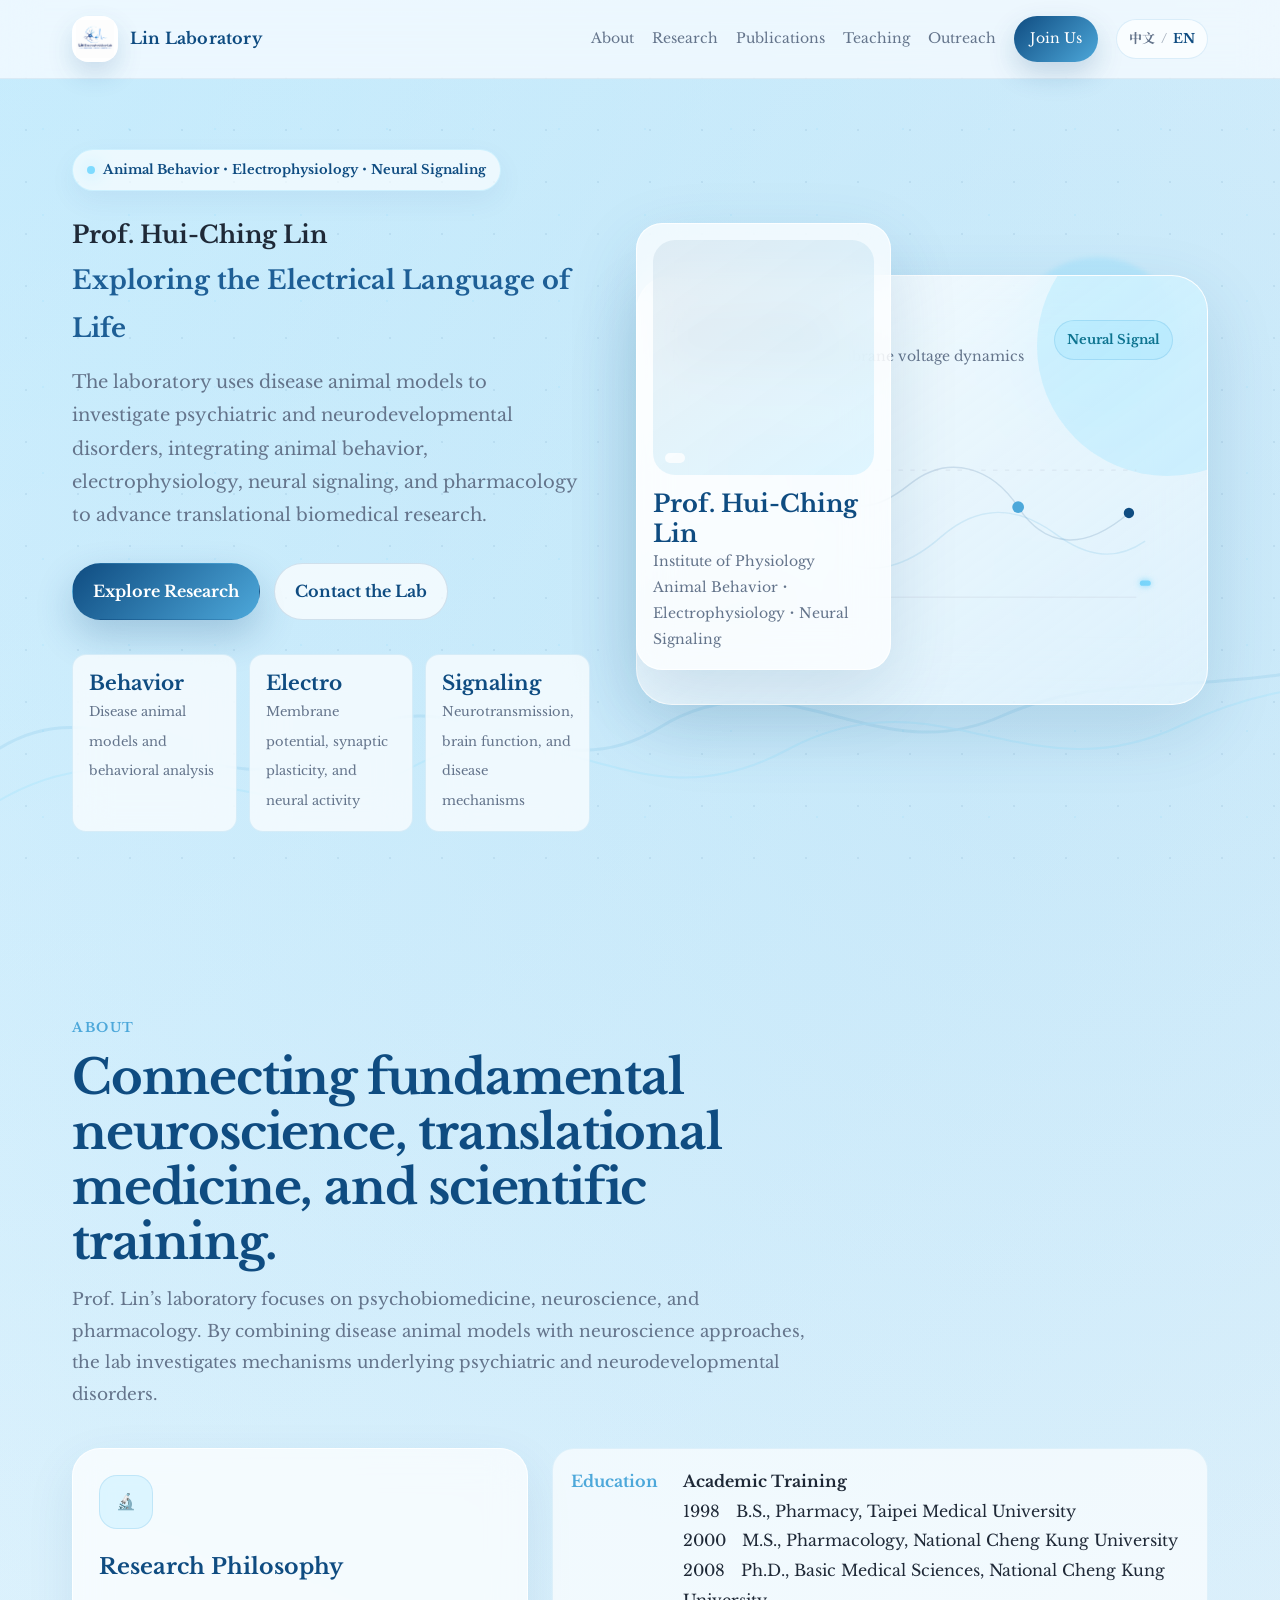
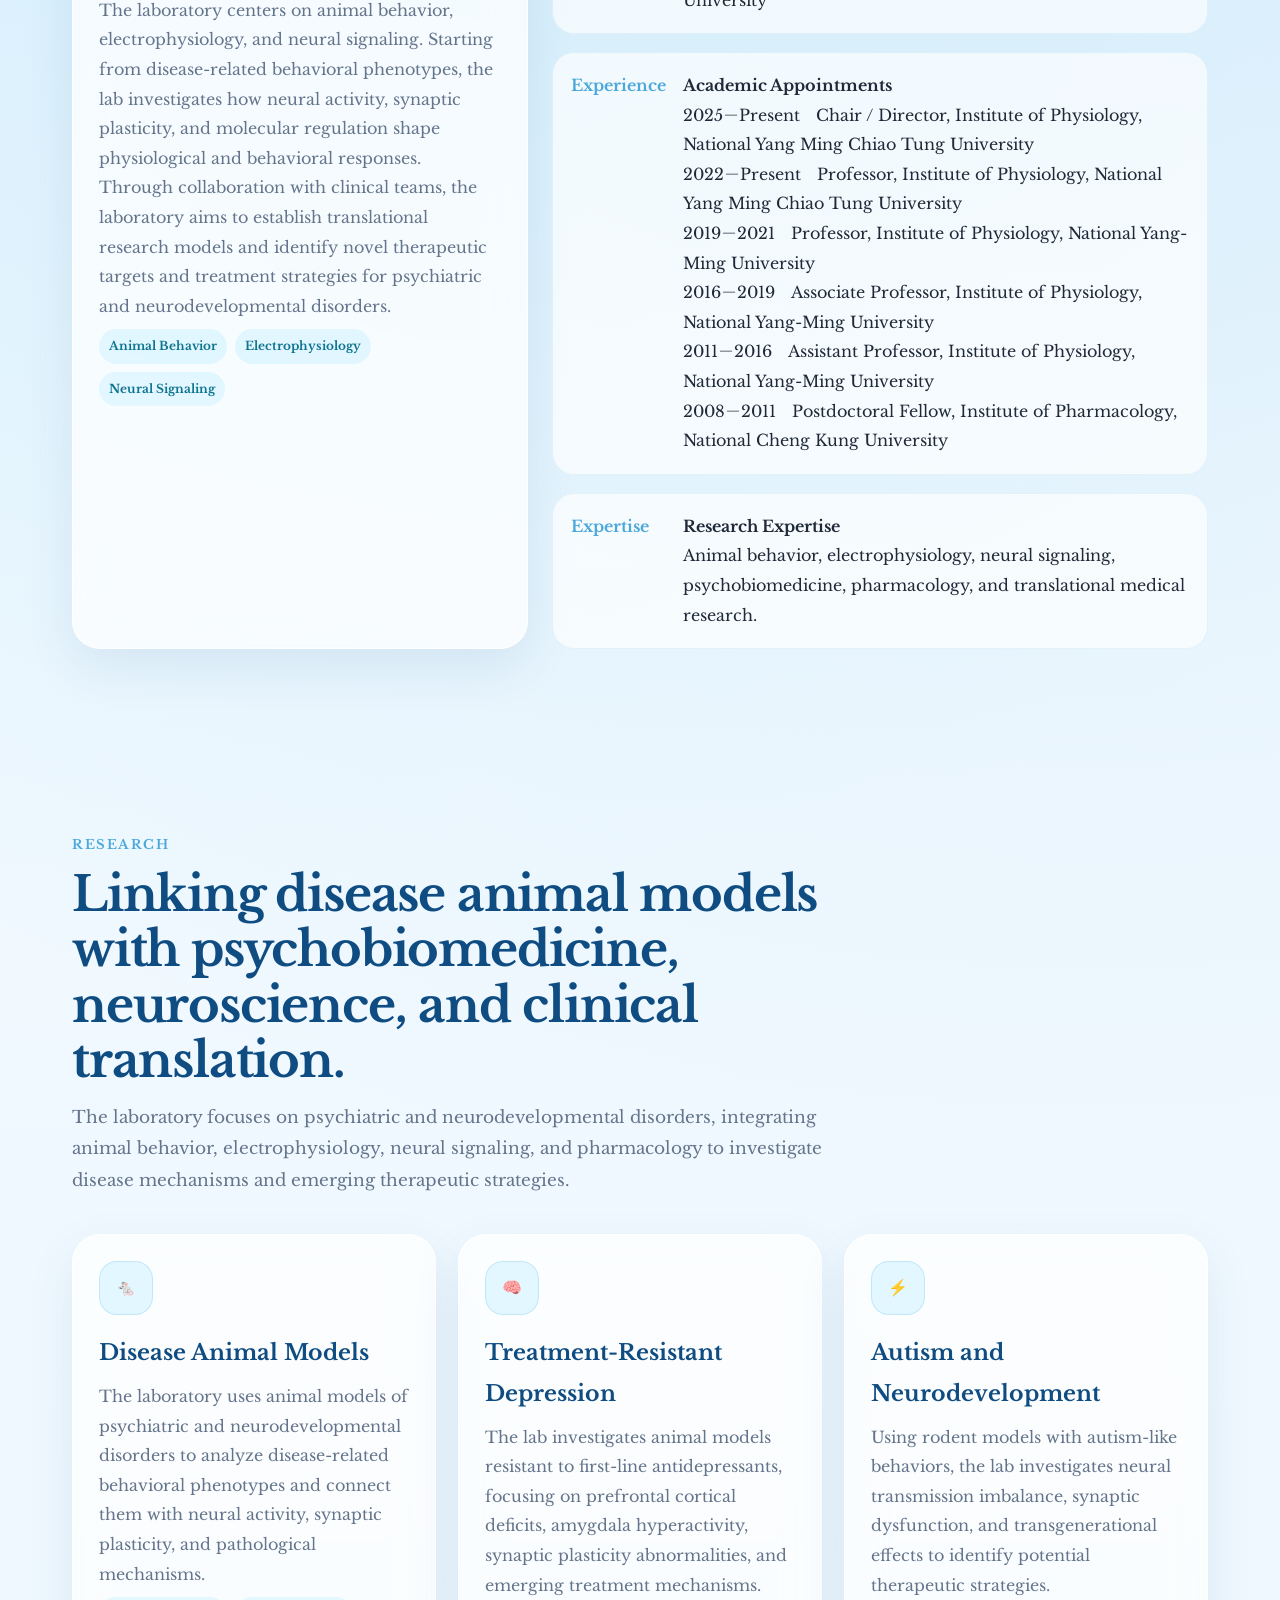
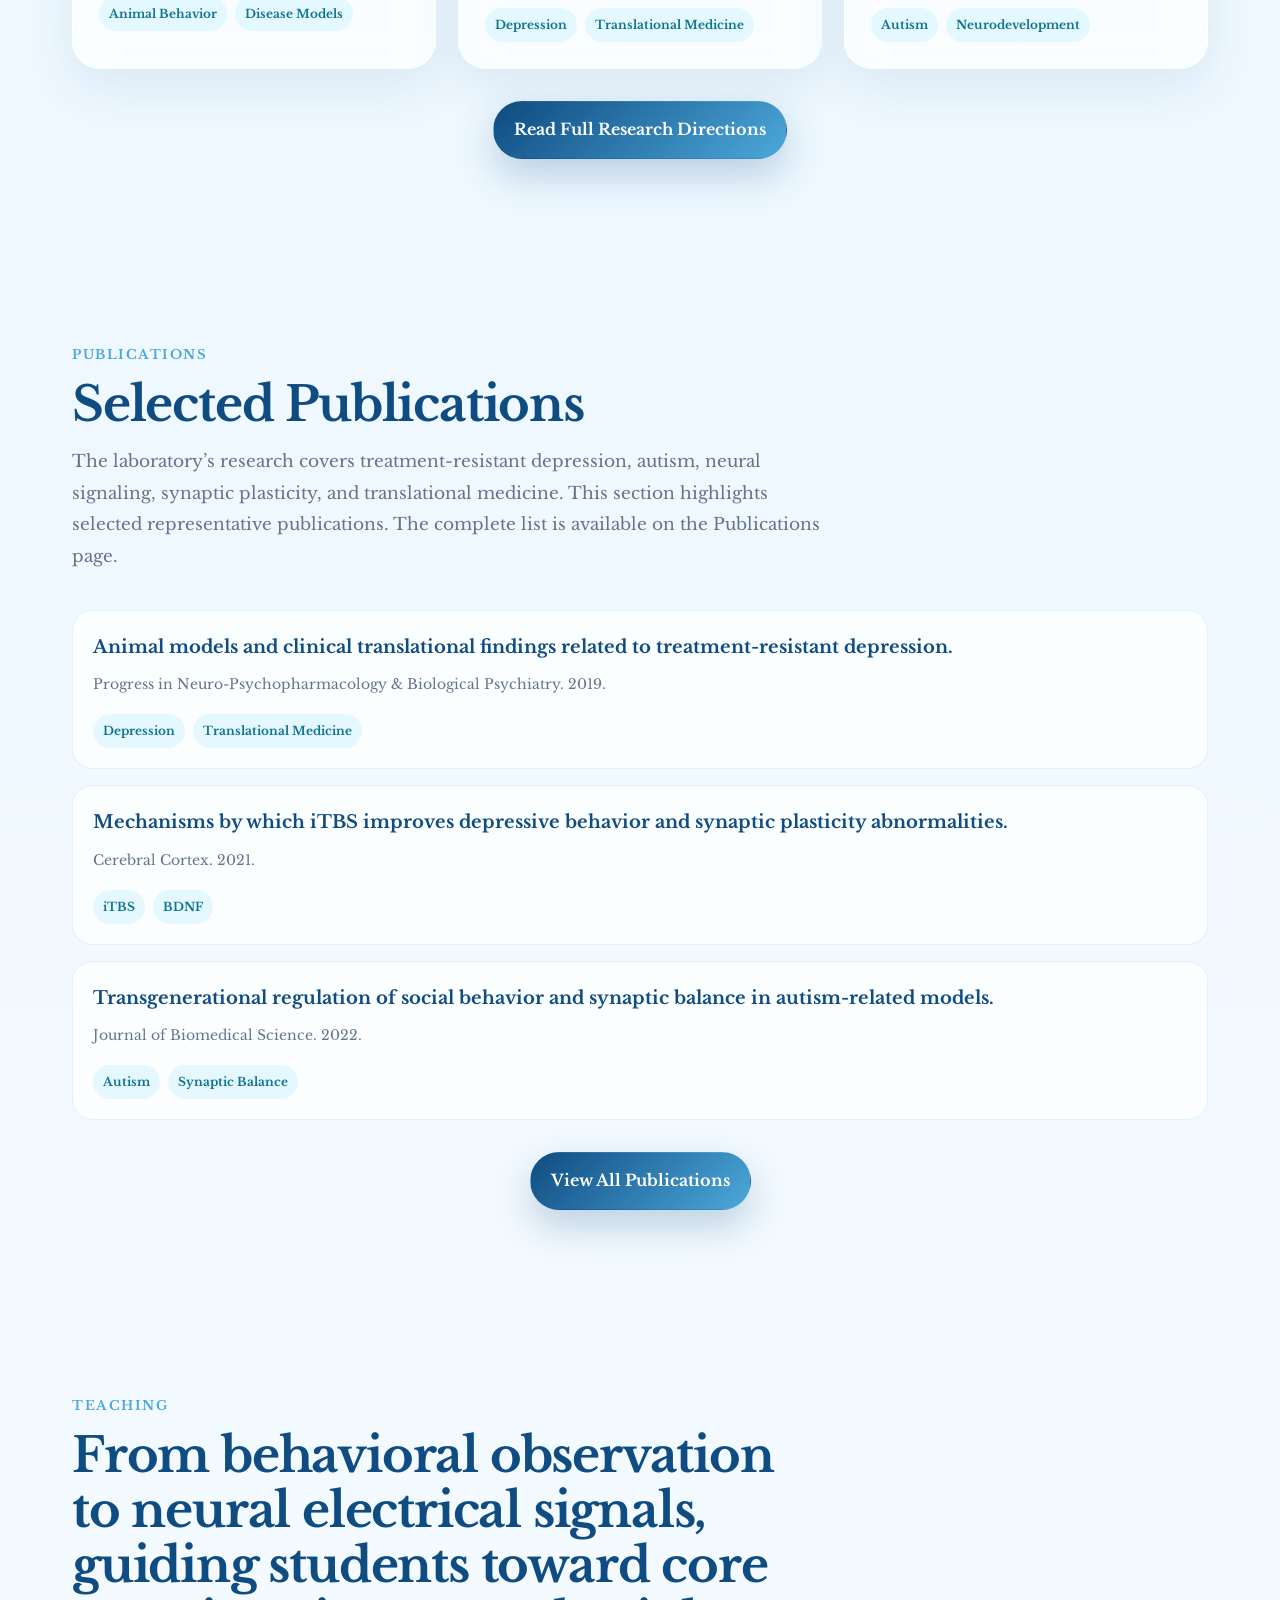
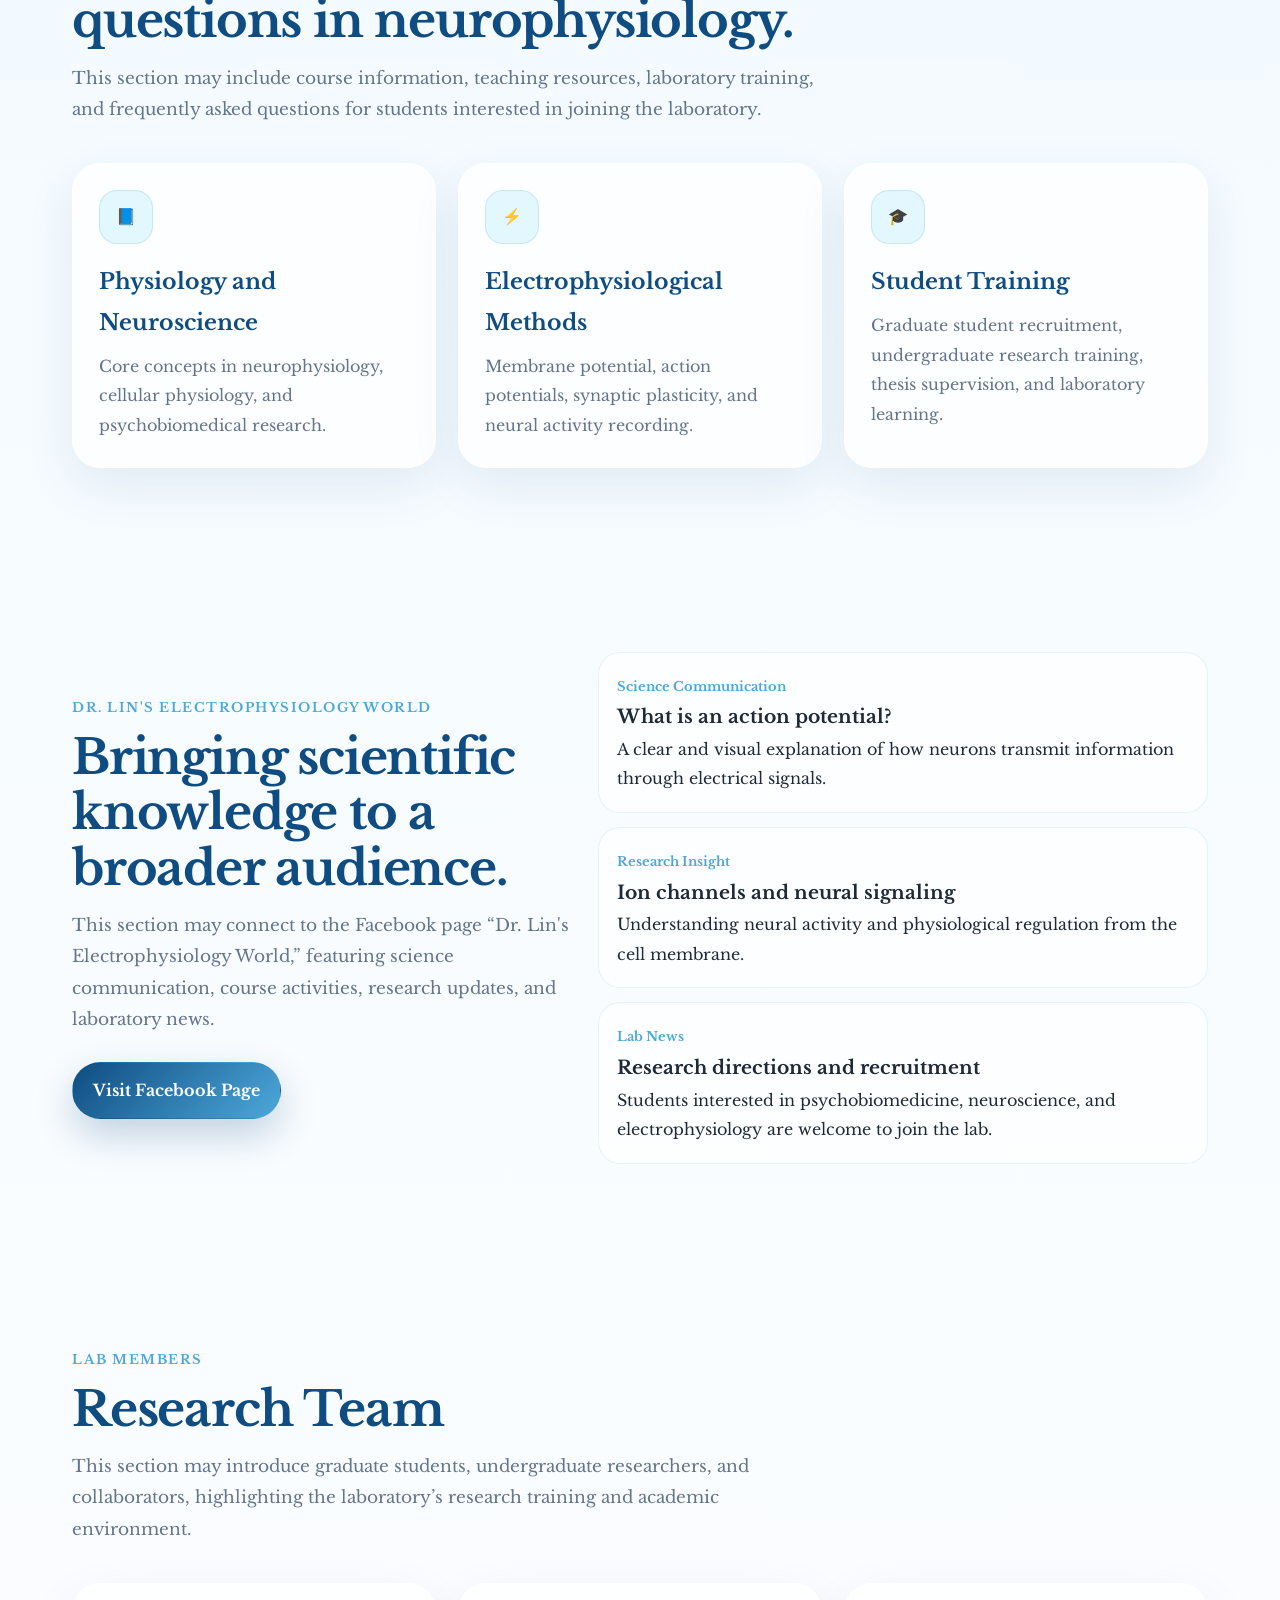
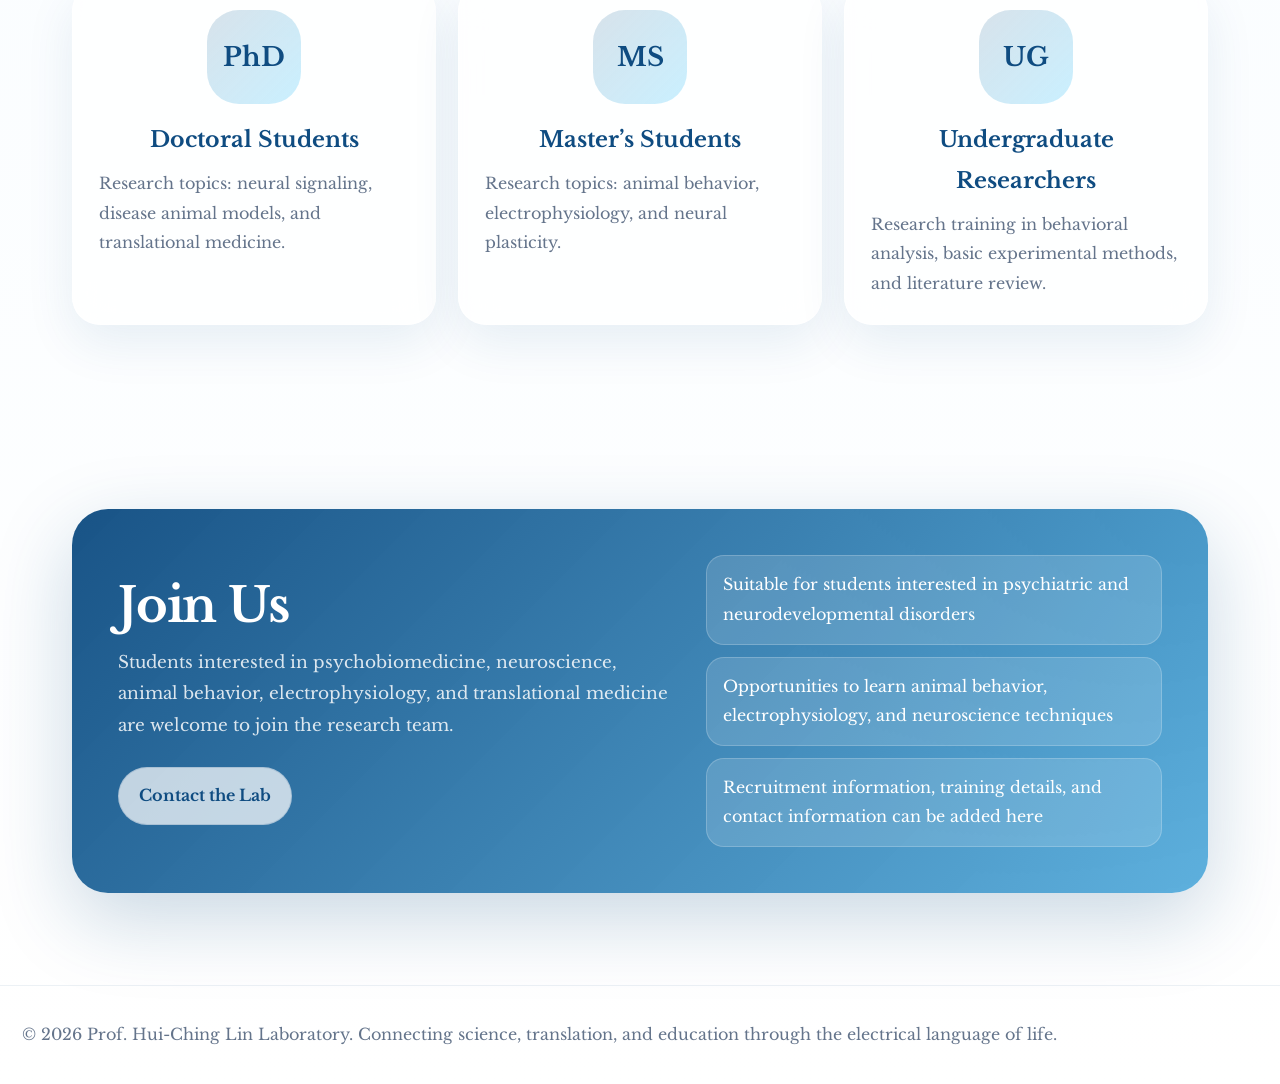
==== index_en.html @ 3e3ac9bf "[ccreate]model" ====
<!DOCTYPE html>
<html lang="en">
<head>
  <meta charset="UTF-8" />
  <meta name="viewport" content="width=device-width, initial-scale=1.0" />
  <title>Prof. Hui-Ching Lin Laboratory｜Animal Behavior・Electrophysiology・Neural Signaling</title>

  <link rel="preconnect" href="https://fonts.googleapis.com">
  <link rel="preconnect" href="https://fonts.gstatic.com" crossorigin>
  <link href="https://fonts.googleapis.com/css2?family=Libre+Baskerville:wght@400;700&family=Noto+Serif+TC:wght@400;500;600;700;900&display=swap" rel="stylesheet">

  <link rel="stylesheet" href="styles.css" />
</head>

<body>
  <div class="site-shell">
    <div class="particle-field"></div>

    <div class="wave-bg" aria-hidden="true">
      <svg viewBox="0 0 1440 360" fill="none" xmlns="http://www.w3.org/2000/svg">
        <path d="M0 210 C120 132 215 288 340 203 C460 120 542 262 662 188 C788 110 876 234 1005 176 C1126 122 1236 170 1440 95" stroke="#4DA8DA" stroke-width="3" opacity="0.55"/>
        <path d="M0 262 C156 168 260 315 410 230 C554 148 632 295 790 210 C942 128 1030 260 1185 185 C1290 135 1362 150 1440 126" stroke="#7FDBFF" stroke-width="2" opacity="0.74"/>
      </svg>
    </div>

    <header class="navbar">
      <div class="nav-inner">
        <a href="index_en.html#home" class="brand" aria-label="Back to homepage">
          <span class="brand-mark">
            <img src="logo.png" alt="Prof. Hui-Ching Lin Laboratory Logo">
          </span>
          <span>Lin Laboratory</span>
        </a>

        <nav class="nav-links" id="navLinks">
          <a href="#about">About</a>
          <a href="#research">Research</a>
          <a href="#publications">Publications</a>
          <a href="#teaching">Teaching</a>
          <a href="#facebook">Outreach</a>
          <a href="#join" class="nav-cta">Join Us</a>

          <div class="language-switch">
            <a href="index.html">中文</a>
            <span>/</span>
            <a href="index_en.html" class="active">EN</a>
          </div>
        </nav>

        <button class="mobile-menu-button" id="menuButton" aria-label="Open menu">
          <svg width="24" height="24" viewBox="0 0 24 24" fill="none">
            <path d="M4 7H20M4 12H20M4 17H20" stroke="currentColor" stroke-width="2" stroke-linecap="round"/>
          </svg>
        </button>
      </div>
    </header>

    <main>
      <section class="hero" id="home">
        <div class="hero-copy reveal">
          <div class="eyebrow">Animal Behavior・Electrophysiology・Neural Signaling</div>

          <h1>Prof. Hui-Ching Lin</h1>

          <div class="hero-subtitle">Exploring the Electrical Language of Life</div>

          <p class="hero-description">
            The laboratory uses disease animal models to investigate psychiatric and neurodevelopmental disorders,
            integrating animal behavior, electrophysiology, neural signaling, and pharmacology to advance translational biomedical research.
          </p>

          <div class="hero-actions">
            <a class="button primary" href="#research">Explore Research</a>
            <a class="button secondary" href="#join">Contact the Lab</a>
          </div>

          <div class="hero-stats">
            <div class="stat-card">
              <strong>Behavior</strong>
              <span>Disease animal models and behavioral analysis</span>
            </div>

            <div class="stat-card">
              <strong>Electro</strong>
              <span>Membrane potential, synaptic plasticity, and neural activity</span>
            </div>

            <div class="stat-card">
              <strong>Signaling</strong>
              <span>Neurotransmission, brain function, and disease mechanisms</span>
            </div>
          </div>
        </div>

        <div class="hero-visual reveal">
          <div class="orb one"></div>
          <div class="orb two"></div>

          <aside class="professor-card">
            <div class="professor-photo" role="img" aria-label="Photo of Professor Hui-Ching Lin"></div>
            <h2>Prof. Hui-Ching Lin</h2>
            <p>Institute of Physiology<br />Animal Behavior・Electrophysiology・Neural Signaling</p>
          </aside>

          <div class="signal-card" aria-label="Membrane potential waveform illustration">
            <div class="signal-top">
              <div>
                <div class="signal-label">Action Potential</div>
                <p class="signal-note">Neural activity and membrane voltage dynamics</p>
              </div>
              <div class="signal-chip">Neural Signal</div>
            </div>

            <svg class="signal-svg" viewBox="0 0 680 310" fill="none" xmlns="http://www.w3.org/2000/svg">
              <defs>
                <linearGradient id="lineGradient" x1="0" x2="680" y1="0" y2="0" gradientUnits="userSpaceOnUse">
                  <stop stop-color="#0F4C81" />
                  <stop offset="0.55" stop-color="#4DA8DA" />
                  <stop offset="1" stop-color="#7FDBFF" />
                </linearGradient>
                <filter id="glow">
                  <feGaussianBlur stdDeviation="4" result="coloredBlur"/>
                  <feMerge>
                    <feMergeNode in="coloredBlur"/>
                    <feMergeNode in="SourceGraphic"/>
                  </feMerge>
                </filter>
              </defs>

              <path d="M34 232 H124 C144 232 152 226 164 205 L198 144 C210 122 216 76 235 68 C252 61 266 119 278 167 L306 274 C318 314 344 262 360 234 C382 196 400 231 430 231 H646" stroke="url(#lineGradient)" stroke-width="7" stroke-linecap="round" class="signal-line" filter="url(#glow)"/>
              <path d="M70 70 C120 35 174 50 205 92 C242 143 282 130 322 98 C378 52 437 78 470 128 C510 188 564 184 620 136" stroke="#0F4C81" stroke-opacity="0.14" stroke-width="2"/>
              <path d="M76 142 C135 110 170 150 214 188 C265 232 324 205 366 168 C412 128 462 122 520 164 C566 198 604 200 642 174" stroke="#4DA8DA" stroke-opacity="0.16" stroke-width="2"/>
              <circle class="neuron-node" cx="205" cy="92" r="9" fill="#7FDBFF"/>
              <circle class="neuron-node" cx="470" cy="128" r="8" fill="#4DA8DA" style="animation-delay: -1s"/>
              <circle class="neuron-node" cx="620" cy="136" r="7" fill="#0F4C81" style="animation-delay: -1.8s"/>
              <g opacity="0.7">
                <line x1="84" y1="250" x2="630" y2="250" stroke="#CBD5E1" stroke-width="1"/>
                <line x1="84" y1="78" x2="630" y2="78" stroke="#CBD5E1" stroke-width="1" stroke-dasharray="6 10"/>
                <text x="87" y="68" fill="#64748B" font-size="13">+40 mV</text>
                <text x="87" y="270" fill="#64748B" font-size="13">-70 mV</text>
              </g>
            </svg>
          </div>
        </div>
      </section>

      <section id="about">
        <div class="section-heading reveal">
          <div class="section-kicker">About</div>
          <h2>Connecting fundamental neuroscience, translational medicine, and scientific training.</h2>
          <p>
            Prof. Lin’s laboratory focuses on psychobiomedicine, neuroscience, and pharmacology.
            By combining disease animal models with neuroscience approaches, the lab investigates mechanisms underlying psychiatric and neurodevelopmental disorders.
          </p>
        </div>

        <div class="about-layout">
          <div class="glass-card reveal">
            <div class="icon-box">🔬</div>
            <h3>Research Philosophy</h3>
            <p>
              The laboratory centers on animal behavior, electrophysiology, and neural signaling.
              Starting from disease-related behavioral phenotypes, the lab investigates how neural activity,
              synaptic plasticity, and molecular regulation shape physiological and behavioral responses.
            </p>
            <p>
              Through collaboration with clinical teams, the laboratory aims to establish translational research models
              and identify novel therapeutic targets and treatment strategies for psychiatric and neurodevelopmental disorders.
            </p>

            <div class="tag-row">
              <span class="tag">Animal Behavior</span>
              <span class="tag">Electrophysiology</span>
              <span class="tag">Neural Signaling</span>
            </div>
          </div>

          <div class="timeline reveal">
            <div class="timeline-item">
              <div class="timeline-year">Education</div>
              <div>
                <strong>Academic Training</strong>
                <p>1998　B.S., Pharmacy, Taipei Medical University</p>
                <p>2000　M.S., Pharmacology, National Cheng Kung University</p>
                <p>2008　Ph.D., Basic Medical Sciences, National Cheng Kung University</p>
              </div>
            </div>

            <div class="timeline-item">
              <div class="timeline-year">Experience</div>
              <div>
                <strong>Academic Appointments</strong>
                <p>2025－Present　Chair / Director, Institute of Physiology, National Yang Ming Chiao Tung University</p>
                <p>2022－Present　Professor, Institute of Physiology, National Yang Ming Chiao Tung University</p>
                <p>2019－2021　Professor, Institute of Physiology, National Yang-Ming University</p>
                <p>2016－2019　Associate Professor, Institute of Physiology, National Yang-Ming University</p>
                <p>2011－2016　Assistant Professor, Institute of Physiology, National Yang-Ming University</p>
                <p>2008－2011　Postdoctoral Fellow, Institute of Pharmacology, National Cheng Kung University</p>
              </div>
            </div>

            <div class="timeline-item">
              <div class="timeline-year">Expertise</div>
              <div>
                <strong>Research Expertise</strong>
                <p>Animal behavior, electrophysiology, neural signaling, psychobiomedicine, pharmacology, and translational medical research.</p>
              </div>
            </div>
          </div>
        </div>
      </section>

      <section id="research">
        <div class="section-heading reveal">
          <div class="section-kicker">Research</div>
          <h2>Linking disease animal models with psychobiomedicine, neuroscience, and clinical translation.</h2>
          <p>
            The laboratory focuses on psychiatric and neurodevelopmental disorders,
            integrating animal behavior, electrophysiology, neural signaling, and pharmacology
            to investigate disease mechanisms and emerging therapeutic strategies.
          </p>
        </div>

        <div class="grid three">
          <article class="glass-card research-card reveal">
            <div class="icon-box">🐁</div>
            <h3>Disease Animal Models</h3>
            <p>
              The laboratory uses animal models of psychiatric and neurodevelopmental disorders
              to analyze disease-related behavioral phenotypes and connect them with neural activity,
              synaptic plasticity, and pathological mechanisms.
            </p>
            <div class="tag-row">
              <span class="tag">Animal Behavior</span>
              <span class="tag">Disease Models</span>
            </div>
          </article>

          <article class="glass-card research-card reveal">
            <div class="icon-box">🧠</div>
            <h3>Treatment-Resistant Depression</h3>
            <p>
              The lab investigates animal models resistant to first-line antidepressants,
              focusing on prefrontal cortical deficits, amygdala hyperactivity,
              synaptic plasticity abnormalities, and emerging treatment mechanisms.
            </p>
            <div class="tag-row">
              <span class="tag">Depression</span>
              <span class="tag">Translational Medicine</span>
            </div>
          </article>

          <article class="glass-card research-card reveal">
            <div class="icon-box">⚡</div>
            <h3>Autism and Neurodevelopment</h3>
            <p>
              Using rodent models with autism-like behaviors, the lab investigates neural transmission imbalance,
              synaptic dysfunction, and transgenerational effects to identify potential therapeutic strategies.
            </p>
            <div class="tag-row">
              <span class="tag">Autism</span>
              <span class="tag">Neurodevelopment</span>
            </div>
          </article>
        </div>

        <div class="research-more-action">
          <a class="button primary" href="research_en.html">Read Full Research Directions</a>
        </div>
      </section>

      <section id="publications">
        <div class="section-heading reveal">
          <div class="section-kicker">Publications</div>
          <h2>Selected Publications</h2>
          <p>
            The laboratory’s research covers treatment-resistant depression, autism, neural signaling,
            synaptic plasticity, and translational medicine. This section highlights selected representative publications.
            The complete list is available on the Publications page.
          </p>
        </div>

        <div class="publication-list reveal">
          <article class="publication-item">
            <strong>Animal models and clinical translational findings related to treatment-resistant depression.</strong>
            <div class="publication-meta">
              Progress in Neuro-Psychopharmacology & Biological Psychiatry. 2019.
            </div>
            <div class="tag-row">
              <span class="tag">Depression</span>
              <span class="tag">Translational Medicine</span>
            </div>
          </article>

          <article class="publication-item">
            <strong>Mechanisms by which iTBS improves depressive behavior and synaptic plasticity abnormalities.</strong>
            <div class="publication-meta">
              Cerebral Cortex. 2021.
            </div>
            <div class="tag-row">
              <span class="tag">iTBS</span>
              <span class="tag">BDNF</span>
            </div>
          </article>

          <article class="publication-item">
            <strong>Transgenerational regulation of social behavior and synaptic balance in autism-related models.</strong>
            <div class="publication-meta">
              Journal of Biomedical Science. 2022.
            </div>
            <div class="tag-row">
              <span class="tag">Autism</span>
              <span class="tag">Synaptic Balance</span>
            </div>
          </article>
        </div>

        <div class="research-more-action">
          <a class="button primary" href="publications_en.html">View All Publications</a>
        </div>
      </section>

      <section id="teaching">
        <div class="section-heading reveal">
          <div class="section-kicker">Teaching</div>
          <h2>From behavioral observation to neural electrical signals, guiding students toward core questions in neurophysiology.</h2>
          <p>
            This section may include course information, teaching resources, laboratory training, and frequently asked questions
            for students interested in joining the laboratory.
          </p>
        </div>

        <div class="grid three">
          <div class="glass-card reveal">
            <div class="icon-box">📘</div>
            <h3>Physiology and Neuroscience</h3>
            <p>Core concepts in neurophysiology, cellular physiology, and psychobiomedical research.</p>
          </div>

          <div class="glass-card reveal">
            <div class="icon-box">⚡</div>
            <h3>Electrophysiological Methods</h3>
            <p>Membrane potential, action potentials, synaptic plasticity, and neural activity recording.</p>
          </div>

          <div class="glass-card reveal">
            <div class="icon-box">🎓</div>
            <h3>Student Training</h3>
            <p>Graduate student recruitment, undergraduate research training, thesis supervision, and laboratory learning.</p>
          </div>
        </div>
      </section>

      <section id="facebook">
        <div class="facebook-panel">
          <div class="section-heading reveal no-margin">
            <div class="section-kicker">Dr. Lin's Electrophysiology World</div>
            <h2>Bringing scientific knowledge to a broader audience.</h2>
            <p>
              This section may connect to the Facebook page “Dr. Lin's Electrophysiology World,”
              featuring science communication, course activities, research updates, and laboratory news.
            </p>

            <div class="hero-actions facebook-action">
              <a class="button primary" href="https://www.facebook.com/people/DrLin%E7%9A%84%E9%9B%BB%E7%94%9F%E7%90%86%E4%B8%96%E7%95%8C/100075885976029/" target="_blank" rel="noreferrer">
                Visit Facebook Page
              </a>
            </div>
          </div>

          <div class="post-stack reveal">
            <article class="fb-post">
              <span>Science Communication</span>
              <h3>What is an action potential?</h3>
              <p>A clear and visual explanation of how neurons transmit information through electrical signals.</p>
            </article>

            <article class="fb-post">
              <span>Research Insight</span>
              <h3>Ion channels and neural signaling</h3>
              <p>Understanding neural activity and physiological regulation from the cell membrane.</p>
            </article>

            <article class="fb-post">
              <span>Lab News</span>
              <h3>Research directions and recruitment</h3>
              <p>Students interested in psychobiomedicine, neuroscience, and electrophysiology are welcome to join the lab.</p>
            </article>
          </div>
        </div>
      </section>

      <section id="members">
        <div class="section-heading reveal">
          <div class="section-kicker">Lab Members</div>
          <h2>Research Team</h2>
          <p>
            This section may introduce graduate students, undergraduate researchers, and collaborators,
            highlighting the laboratory’s research training and academic environment.
          </p>
        </div>

        <div class="grid three">
          <div class="glass-card member-card reveal">
            <div class="avatar">PhD</div>
            <h3>Doctoral Students</h3>
            <p>Research topics: neural signaling, disease animal models, and translational medicine.</p>
          </div>

          <div class="glass-card member-card reveal">
            <div class="avatar">MS</div>
            <h3>Master’s Students</h3>
            <p>Research topics: animal behavior, electrophysiology, and neural plasticity.</p>
          </div>

          <div class="glass-card member-card reveal">
            <div class="avatar">UG</div>
            <h3>Undergraduate Researchers</h3>
            <p>Research training in behavioral analysis, basic experimental methods, and literature review.</p>
          </div>
        </div>
      </section>

      <section id="join">
        <div class="join-banner reveal">
          <div>
            <h2>Join Us</h2>
            <p>
              Students interested in psychobiomedicine, neuroscience, animal behavior, electrophysiology,
              and translational medicine are welcome to join the research team.
            </p>

            <div class="hero-actions join-action">
              <a class="button secondary" href="mailto:example@nycu.edu.tw">Contact the Lab</a>
            </div>
          </div>

          <ul class="join-list">
            <li>Suitable for students interested in psychiatric and neurodevelopmental disorders</li>
            <li>Opportunities to learn animal behavior, electrophysiology, and neuroscience techniques</li>
            <li>Recruitment information, training details, and contact information can be added here</li>
          </ul>
        </div>
      </section>
    </main>

    <footer>
      <p>© 2026 Prof. Hui-Ching Lin Laboratory. Connecting science, translation, and education through the electrical language of life.</p>
    </footer>
  </div>

  <script src="script.js"></script>
</body>
</html>
---- styles.css ----
:root {
  --primary: #0F4C81;
  --secondary: #4DA8DA;
  --accent: #7FDBFF;
  --bg: #F8FBFF;
  --text: #1F2937;
  --muted: #64748B;
  --white: #FFFFFF;
  --glass: rgba(255, 255, 255, 0.72);
  --border: rgba(125, 219, 255, 0.28);
  --shadow: 0 24px 70px rgba(15, 76, 129, 0.14);
  --radius-lg: 28px;
  --radius-md: 20px;
  --radius-sm: 14px;
  --max-width: 1180px;
}

* {
  box-sizing: border-box;
  margin: 0;
  padding: 0;
}

html {
  scroll-behavior: smooth;
}

body {
  font-family: "Libre Baskerville", "Noto Serif TC", Georgia, "Times New Roman", serif;
  color: var(--text);
  background:
    radial-gradient(circle at top left, rgba(127, 219, 255, 0.32), transparent 34%),
    radial-gradient(circle at 85% 8%, rgba(77, 168, 218, 0.20), transparent 32%),
    linear-gradient(180deg, #F8FBFF 0%, #EEF8FF 45%, #FFFFFF 100%);
  overflow-x: hidden;
  line-height: 1.85;
}

p,
li,
.hero-description,
.glass-card p,
.publication-item p,
.fb-post p,
.join-banner p,
.section-heading p,
.timeline-item p {
  text-align: justify;
  text-justify: inter-ideograph;
}

a {
  color: inherit;
  text-decoration: none;
}

.site-shell {
  position: relative;
  min-height: 100vh;
}

.particle-field {
  position: fixed;
  inset: 0;
  pointer-events: none;
  z-index: -3;
  opacity: 0.6;
  background-image:
    radial-gradient(circle, rgba(15, 76, 129, 0.13) 1px, transparent 1.5px),
    radial-gradient(circle, rgba(127, 219, 255, 0.22) 1px, transparent 1.5px);
  background-size: 52px 52px, 86px 86px;
  animation: driftParticles 28s linear infinite;
}

@keyframes driftParticles {
  from { transform: translate3d(0, 0, 0); }
  to { transform: translate3d(-48px, 36px, 0); }
}

.wave-bg {
  position: fixed;
  inset: auto 0 0 0;
  height: 360px;
  z-index: -2;
  opacity: 0.25;
  overflow: hidden;
}

.wave-bg svg {
  width: 160%;
  height: 100%;
  transform: translateX(-15%);
  animation: slowWave 12s ease-in-out infinite alternate;
}

@keyframes slowWave {
  from { transform: translateX(-18%) translateY(8px); }
  to { transform: translateX(-8%) translateY(-8px); }
}

.navbar {
  position: sticky;
  top: 0;
  z-index: 20;
  backdrop-filter: blur(18px);
  background: rgba(248, 251, 255, 0.76);
  border-bottom: 1px solid rgba(15, 76, 129, 0.08);
}

.nav-inner {
  max-width: var(--max-width);
  margin: 0 auto;
  padding: 16px 22px;
  display: flex;
  align-items: center;
  justify-content: space-between;
  gap: 24px;
}

.brand {
  display: flex;
  align-items: center;
  gap: 12px;
  font-weight: 800;
  color: var(--primary);
  letter-spacing: 0.2px;
  white-space: nowrap;
}

.brand-mark {
  width: 46px;
  height: 46px;
  border-radius: 16px;
  display: grid;
  place-items: center;
  background: white;
  box-shadow: 0 12px 26px rgba(15, 76, 129, 0.16);
  overflow: hidden;
}

.brand-mark img {
  width: 100%;
  height: 100%;
  object-fit: contain;
  padding: 4px;
}

.nav-links {
  display: flex;
  align-items: center;
  gap: 18px;
  font-size: 14px;
  color: var(--muted);
}

.nav-links a {
  transition: 0.25s ease;
}

.nav-links a:hover {
  color: var(--primary);
}

.nav-cta {
  padding: 10px 16px;
  border-radius: 999px;
  color: var(--white) !important;
  background: linear-gradient(135deg, var(--primary), var(--secondary));
  box-shadow: 0 12px 28px rgba(15, 76, 129, 0.20);
}

section {
  max-width: var(--max-width);
  margin: 0 auto;
  padding: 92px 22px;
}

.hero {
  min-height: calc(100vh - 74px);
  display: grid;
  grid-template-columns: 0.95fr 1.05fr;
  align-items: center;
  gap: 46px;
  padding-top: 70px;
}

.hero-copy {
  position: relative;
  z-index: 2;
}

.eyebrow {
  display: inline-flex;
  align-items: center;
  gap: 8px;
  padding: 8px 14px;
  border: 1px solid var(--border);
  border-radius: 999px;
  background: rgba(255, 255, 255, 0.66);
  color: var(--primary);
  font-weight: 700;
  font-size: 13px;
  margin-bottom: 22px;
  box-shadow: 0 10px 28px rgba(15, 76, 129, 0.06);
}

.eyebrow::before {
  content: "";
  width: 8px;
  height: 8px;
  border-radius: 999px;
  background: var(--accent);
  box-shadow: 0 0 18px var(--accent);
}

h1,
h2,
h3,
h4,
h5,
h6,
.brand,
.nav-links,
.button,
.eyebrow,
.section-kicker,
.signal-label,
.signal-chip,
.tag,
.stat-card strong,
.timeline-year {
  font-family: "Libre Baskerville", "Noto Serif TC", Georgia, "Times New Roman", serif;
}

.hero-subtitle {
  font-size: clamp(20px, 2vw, 28px);
  color: #1E5F96;
  font-weight: 700;
  margin-bottom: 14px;
}

.hero-description {
  color: var(--muted);
  font-size: 18px;
  max-width: 620px;
  margin-bottom: 30px;
}

.hero-actions {
  display: flex;
  gap: 14px;
  flex-wrap: wrap;
  margin-bottom: 34px;
}

.button {
  display: inline-flex;
  align-items: center;
  justify-content: center;
  gap: 8px;
  min-height: 48px;
  padding: 13px 20px;
  border-radius: 999px;
  font-weight: 800;
  transition: 0.25s ease;
  border: 1px solid transparent;
}

.button.primary {
  color: var(--white);
  background: linear-gradient(135deg, var(--primary), var(--secondary));
  box-shadow: 0 16px 38px rgba(15, 76, 129, 0.24);
}

.button.secondary {
  color: var(--primary);
  border-color: rgba(15, 76, 129, 0.14);
  background: rgba(255, 255, 255, 0.72);
}

.button:hover {
  transform: translateY(-3px);
  box-shadow: 0 18px 40px rgba(15, 76, 129, 0.18);
}

.hero-stats {
  display: grid;
  grid-template-columns: repeat(3, minmax(0, 1fr));
  gap: 12px;
  max-width: 620px;
}

.stat-card {
  padding: 16px;
  border-radius: var(--radius-sm);
  background: rgba(255, 255, 255, 0.7);
  border: 1px solid rgba(77, 168, 218, 0.16);
  backdrop-filter: blur(18px);
}

.stat-card strong {
  display: block;
  color: var(--primary);
  font-size: 22px;
  line-height: 1.1;
}

.stat-card span {
  color: var(--muted);
  font-size: 13px;
}

.hero-visual {
  position: relative;
  min-height: 610px;
  display: grid;
  place-items: center;
}

.orb {
  position: absolute;
  border-radius: 999px;
  filter: blur(2px);
  opacity: 0.75;
  animation: floatOrb 7s ease-in-out infinite alternate;
}

.orb.one {
  width: 170px;
  height: 170px;
  right: 26px;
  top: 72px;
  background: rgba(127, 219, 255, 0.34);
}

.orb.two {
  width: 110px;
  height: 110px;
  left: 4px;
  bottom: 130px;
  background: rgba(77, 168, 218, 0.22);
  animation-delay: -2s;
}

@keyframes floatOrb {
  from { transform: translateY(0) scale(1); }
  to { transform: translateY(-24px) scale(1.06); }
}

.professor-card {
  position: absolute;
  left: 0;
  top: 38px;
  z-index: 3;
  width: 255px;
  padding: 16px;
  border-radius: 26px;
  background: var(--glass);
  backdrop-filter: blur(22px);
  border: 1px solid rgba(255, 255, 255, 0.82);
  box-shadow: var(--shadow);
}

.professor-photo {
  height: 235px;
  border-radius: 22px;
  background:
    linear-gradient(145deg, rgba(15, 76, 129, 0.08), rgba(127, 219, 255, 0.22)),
    url("images/professor picture.jpg") center/cover;
  margin-bottom: 14px;
  position: relative;
  overflow: hidden;
}

.professor-photo::after {
  content: "";
  position: absolute;
  left: 12px;
  bottom: 12px;
  padding: 5px 10px;
  border-radius: 999px;
  color: var(--primary);
  background: rgba(255, 255, 255, 0.76);
  font-size: 12px;
  font-weight: 700;
}

.professor-card h2 {
  font-size: 24px;
  color: var(--primary);
  line-height: 1.25;
}

.professor-card p {
  color: var(--muted);
  font-size: 14px;
}

.signal-card {
  width: min(100%, 650px);
  min-height: 430px;
  border-radius: 36px;
  padding: 34px;
  background: linear-gradient(145deg, rgba(255, 255, 255, 0.78), rgba(238, 248, 255, 0.56));
  backdrop-filter: blur(28px);
  border: 1px solid rgba(255, 255, 255, 0.88);
  box-shadow: var(--shadow);
  position: relative;
  overflow: hidden;
}

.signal-card::before {
  content: "";
  position: absolute;
  inset: -60px -90px auto auto;
  width: 260px;
  height: 260px;
  border-radius: 999px;
  background: rgba(127, 219, 255, 0.24);
}

.signal-top {
  display: flex;
  align-items: center;
  justify-content: space-between;
  gap: 14px;
  position: relative;
  z-index: 2;
  margin-bottom: 28px;
}

.signal-label {
  color: var(--primary);
  font-weight: 900;
  font-size: 18px;
}

.signal-note {
  color: var(--muted);
  font-size: 14px;
}

.signal-chip {
  color: #0E7490;
  background: rgba(127, 219, 255, 0.20);
  border: 1px solid rgba(77, 168, 218, 0.24);
  padding: 7px 12px;
  border-radius: 999px;
  font-size: 13px;
  font-weight: 800;
}

.signal-svg {
  position: relative;
  z-index: 2;
  width: 100%;
  height: 260px;
}

.signal-line {
  stroke-dasharray: 900;
  stroke-dashoffset: 900;
  animation: drawSignal 4.5s ease-in-out infinite;
}

@keyframes drawSignal {
  0% { stroke-dashoffset: 900; opacity: 0.45; }
  45% { stroke-dashoffset: 0; opacity: 1; }
  100% { stroke-dashoffset: -900; opacity: 0.48; }
}

.neuron-node {
  animation: pulseNode 2.7s ease-in-out infinite;
  transform-origin: center;
}

@keyframes pulseNode {
  0%, 100% { opacity: 0.55; transform: scale(1); }
  50% { opacity: 1; transform: scale(1.16); }
}

.section-heading {
  max-width: 760px;
  margin-bottom: 38px;
}

.section-kicker {
  color: var(--secondary);
  font-weight: 900;
  letter-spacing: 1.5px;
  text-transform: uppercase;
  font-size: 13px;
  margin-bottom: 10px;
}

.section-heading h2,
.join-banner h2 {
  font-size: clamp(30px, 4vw, 48px);
  line-height: 1.15;
  color: var(--primary);
  letter-spacing: -1.2px;
  margin-bottom: 14px;
}

.section-heading p {
  color: var(--muted);
  font-size: 17px;
}

.grid {
  display: grid;
  gap: 22px;
}

.grid.three {
  grid-template-columns: repeat(3, minmax(0, 1fr));
}

.grid.two {
  grid-template-columns: repeat(2, minmax(0, 1fr));
}

.glass-card {
  padding: 26px;
  border-radius: var(--radius-lg);
  background: var(--glass);
  border: 1px solid rgba(255, 255, 255, 0.82);
  box-shadow: 0 18px 50px rgba(15, 76, 129, 0.09);
  backdrop-filter: blur(18px);
  transition: 0.28s ease;
  position: relative;
  overflow: hidden;
}

.glass-card::after {
  content: "";
  position: absolute;
  inset: 0;
  background: linear-gradient(135deg, rgba(127, 219, 255, 0.12), transparent 36%);
  opacity: 0;
  transition: 0.28s ease;
  pointer-events: none;
}

.glass-card:hover {
  transform: translateY(-7px);
  box-shadow: 0 26px 70px rgba(15, 76, 129, 0.14);
}

.glass-card:hover::after {
  opacity: 1;
}

.icon-box {
  width: 54px;
  height: 54px;
  display: grid;
  place-items: center;
  border-radius: 18px;
  color: var(--primary);
  background: rgba(127, 219, 255, 0.20);
  border: 1px solid rgba(77, 168, 218, 0.20);
  margin-bottom: 18px;
}

.glass-card h3 {
  color: var(--primary);
  font-size: 22px;
  margin-bottom: 8px;
}

.glass-card p,
.glass-card li {
  color: var(--muted);
}

.about-layout {
  display: grid;
  grid-template-columns: 0.82fr 1.18fr;
  gap: 24px;
  align-items: stretch;
}

.timeline {
  display: grid;
  gap: 18px;
}

.timeline-item {
  display: grid;
  grid-template-columns: 96px 1fr;
  gap: 16px;
  padding: 18px;
  border-radius: 22px;
  background: rgba(255, 255, 255, 0.66);
  border: 1px solid rgba(77, 168, 218, 0.12);
}

.timeline-year {
  color: var(--secondary);
  font-weight: 900;
}

.research-card {
  min-height: 260px;
}

.research-more-action {
  margin-top: 32px;
  display: flex;
  justify-content: center;
}

.publication-list {
  display: grid;
  gap: 16px;
}

.publication-item {
  padding: 20px;
  border-radius: 20px;
  background: rgba(255, 255, 255, 0.72);
  border: 1px solid rgba(77, 168, 218, 0.14);
  display: grid;
  gap: 8px;
}

.publication-item strong {
  color: var(--primary);
  font-size: 18px;
}

.publication-meta {
  color: var(--muted);
  font-size: 14px;
}

.tag-row {
  display: flex;
  flex-wrap: wrap;
  gap: 8px;
  margin-top: 8px;
}

.tag {
  padding: 6px 10px;
  border-radius: 999px;
  color: #0E7490;
  background: rgba(127, 219, 255, 0.18);
  font-size: 12px;
  font-weight: 800;
}

.facebook-panel {
  display: grid;
  grid-template-columns: 0.9fr 1.1fr;
  gap: 26px;
  align-items: center;
}

.no-margin {
  margin-bottom: 0;
}

.facebook-action,
.join-action {
  margin-top: 26px;
  margin-bottom: 0;
}

.post-stack {
  display: grid;
  gap: 14px;
}

.fb-post {
  padding: 18px;
  border-radius: 22px;
  background: rgba(255, 255, 255, 0.72);
  border: 1px solid rgba(77, 168, 218, 0.14);
}

.fb-post span {
  color: var(--secondary);
  font-weight: 900;
  font-size: 13px;
}

.member-card {
  text-align: center;
}

.avatar {
  width: 94px;
  height: 94px;
  border-radius: 32px;
  margin: 0 auto 16px;
  background: linear-gradient(135deg, rgba(15, 76, 129, 0.16), rgba(127, 219, 255, 0.42));
  display: grid;
  place-items: center;
  color: var(--primary);
  font-weight: 900;
  font-size: 26px;
}

.join-banner {
  padding: 46px;
  border-radius: 36px;
  background:
    linear-gradient(135deg, rgba(15, 76, 129, 0.96), rgba(77, 168, 218, 0.90)),
    radial-gradient(circle at top right, rgba(127, 219, 255, 0.38), transparent 36%);
  color: var(--white);
  display: grid;
  grid-template-columns: 1.1fr 0.9fr;
  gap: 30px;
  align-items: center;
  box-shadow: 0 26px 80px rgba(15, 76, 129, 0.22);
  overflow: hidden;
  position: relative;
}

.join-banner h2 {
  color: var(--white);
}

.join-banner p {
  color: rgba(255, 255, 255, 0.84);
  font-size: 17px;
}

.join-list {
  display: grid;
  gap: 12px;
  list-style: none;
}

.join-list li {
  padding: 14px 16px;
  border-radius: 18px;
  background: rgba(255, 255, 255, 0.14);
  border: 1px solid rgba(255, 255, 255, 0.20);
}

footer {
  border-top: 1px solid rgba(15, 76, 129, 0.08);
  padding: 34px 22px;
  color: var(--muted);
  text-align: center;
  background: rgba(255, 255, 255, 0.48);
}

.reveal {
  opacity: 0;
  transform: translateY(24px);
  transition: opacity 0.8s ease, transform 0.8s ease;
}

.reveal.visible {
  opacity: 1;
  transform: translateY(0);
}

.mobile-menu-button {
  display: none;
  border: 0;
  background: rgba(255, 255, 255, 0.75);
  border-radius: 14px;
  padding: 10px;
  color: var(--primary);
}

@media (max-width: 980px) {
  .hero,
  .about-layout,
  .facebook-panel,
  .join-banner {
    grid-template-columns: 1fr;
  }

  .hero {
    padding-top: 44px;
  }

  .hero-visual {
    min-height: 560px;
  }

  .professor-card {
    left: 18px;
  }

  .grid.three,
  .grid.two {
    grid-template-columns: 1fr;
  }

  .nav-links {
    position: fixed;
    left: 18px;
    right: 18px;
    top: 74px;
    padding: 18px;
    flex-direction: column;
    align-items: stretch;
    background: rgba(255, 255, 255, 0.92);
    border: 1px solid rgba(77, 168, 218, 0.16);
    border-radius: 24px;
    box-shadow: var(--shadow);
    backdrop-filter: blur(20px);
    transform: translateY(-18px);
    opacity: 0;
    pointer-events: none;
    transition: 0.24s ease;
  }

  .nav-links.open {
    transform: translateY(0);
    opacity: 1;
    pointer-events: auto;
  }

  .mobile-menu-button {
    display: grid;
    place-items: center;
  }
}

@media (max-width: 640px) {
  section {
    padding: 72px 18px;
  }

  .hero-stats {
    grid-template-columns: 1fr;
  }

  .hero-visual {
    min-height: 680px;
  }

  .professor-card {
    position: relative;
    width: 100%;
    top: auto;
    left: auto;
    margin-bottom: -20px;
  }

  .signal-card {
    padding: 24px;
    border-radius: 28px;
  }

  .timeline-item {
    grid-template-columns: 1fr;
  }

  .join-banner {
    padding: 30px;
  }
}

.language-switch {
  display: inline-flex;
  align-items: center;
  gap: 6px;
  padding: 7px 12px;
  border-radius: 999px;
  background: rgba(255, 255, 255, 0.68);
  border: 1px solid rgba(77, 168, 218, 0.18);
  color: var(--muted);
  font-size: 13px;
  font-weight: 700;
}

.language-switch a {
  color: var(--muted);
  transition: 0.25s ease;
}

.language-switch a:hover,
.language-switch a.active {
  color: var(--primary);
}

.language-switch span {
  color: rgba(100, 116, 139, 0.55);
}

.research-more-action {
  margin-top: 32px;
  display: flex;
  justify-content: center;
}

@media (max-width: 980px) {
  .language-switch {
    justify-content: center;
    width: 100%;
  }
}

html[lang="en"] p,
html[lang="en"] li,
html[lang="en"] .hero-description,
html[lang="en"] .glass-card p,
html[lang="en"] .publication-item p,
html[lang="en"] .fb-post p,
html[lang="en"] .join-banner p,
html[lang="en"] .section-heading p,
html[lang="en"] .timeline-item p {
  text-align: left;
  text-justify: auto;
  letter-spacing: 0;
}
html[lang="en"] .stat-card strong {
  font-size: 20px;
  line-height: 1.25;
  word-break: normal;
  overflow-wrap: break-word;
}

html[lang="en"] .stat-card span {
  text-align: left;
  line-height: 1.7;
}
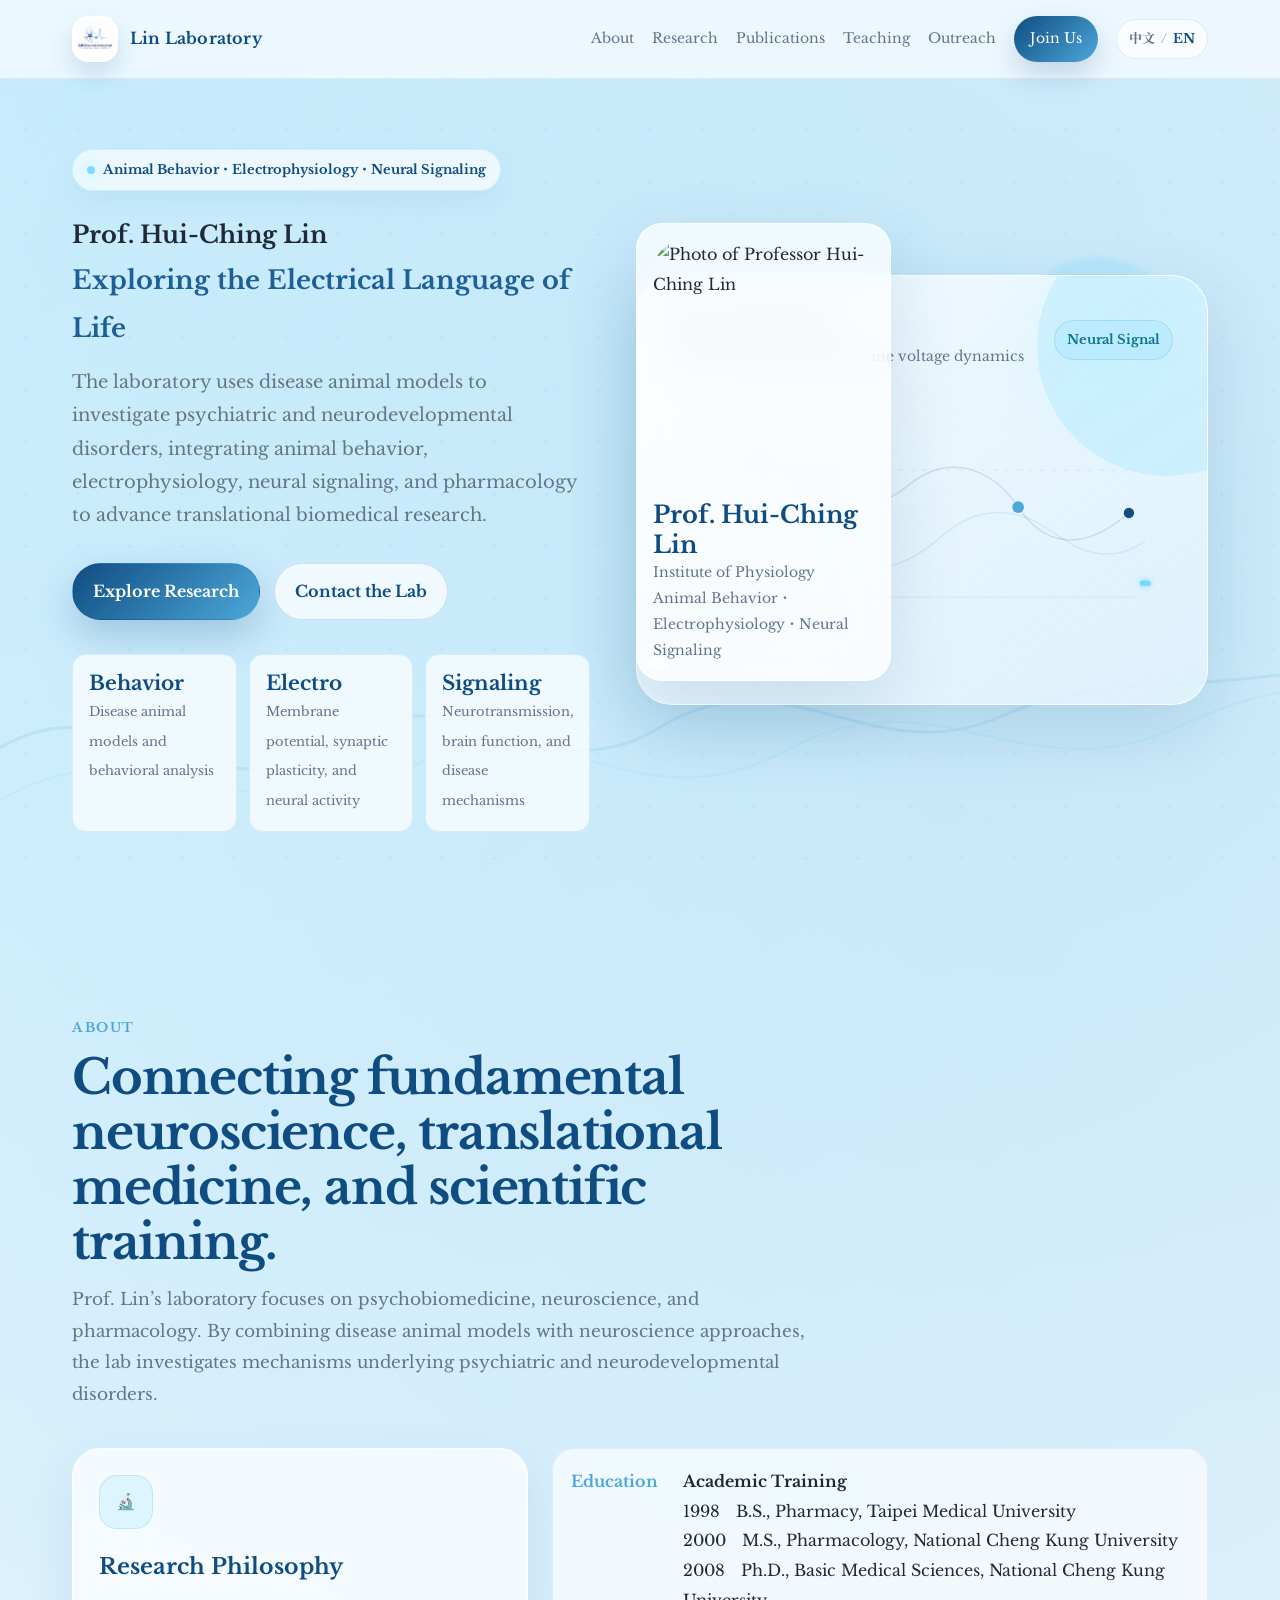
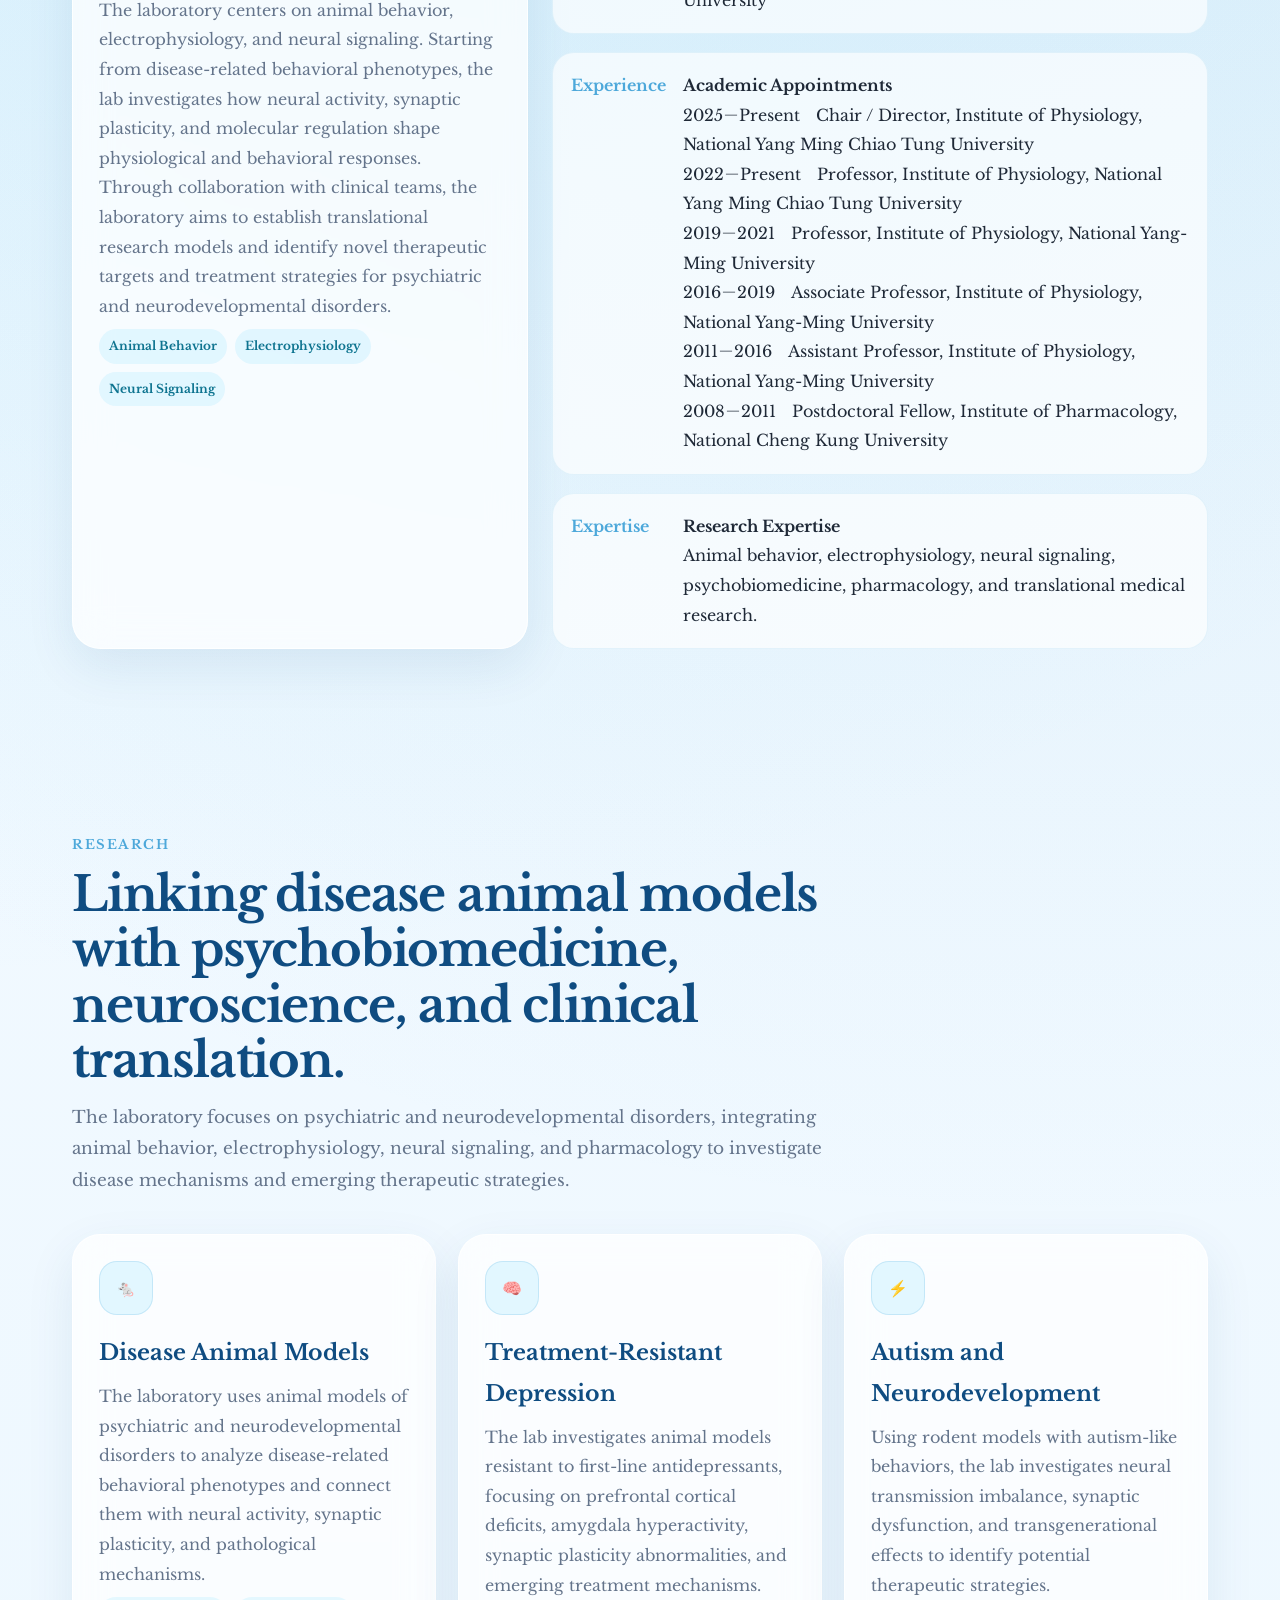
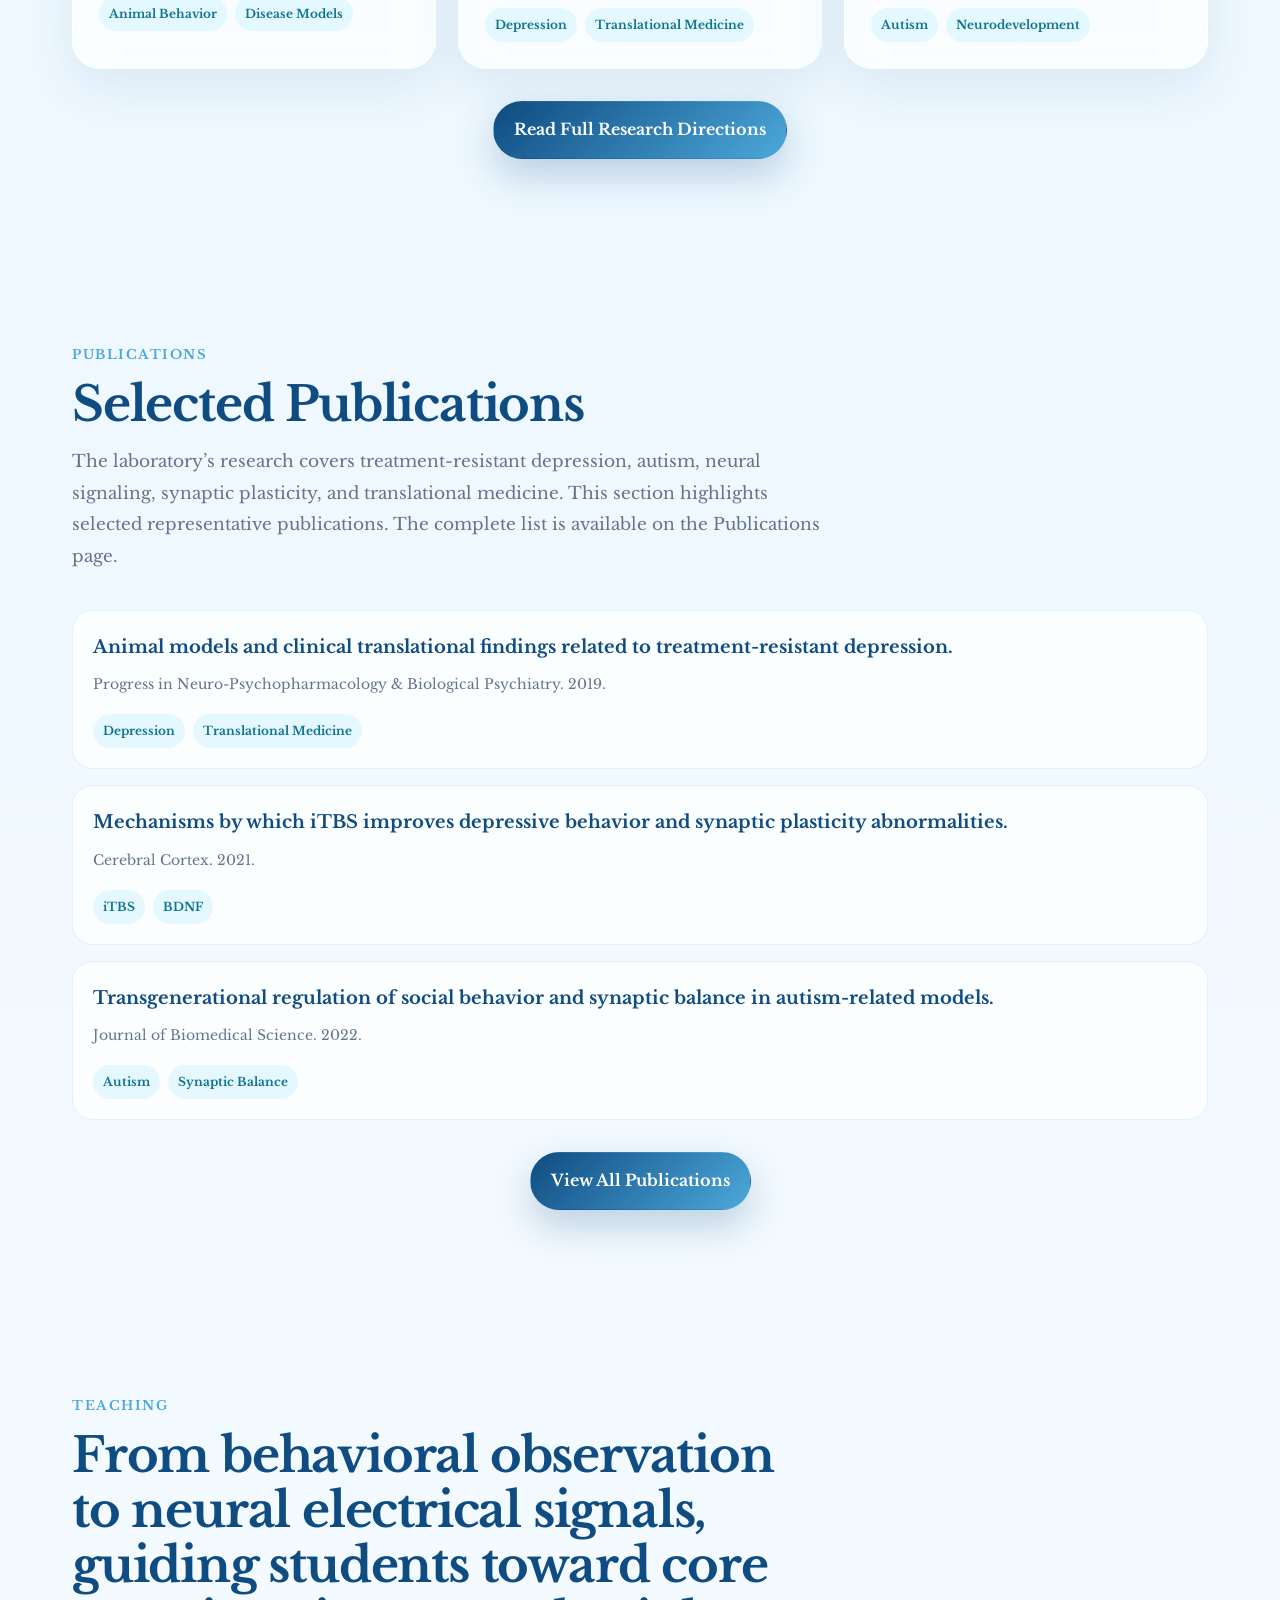
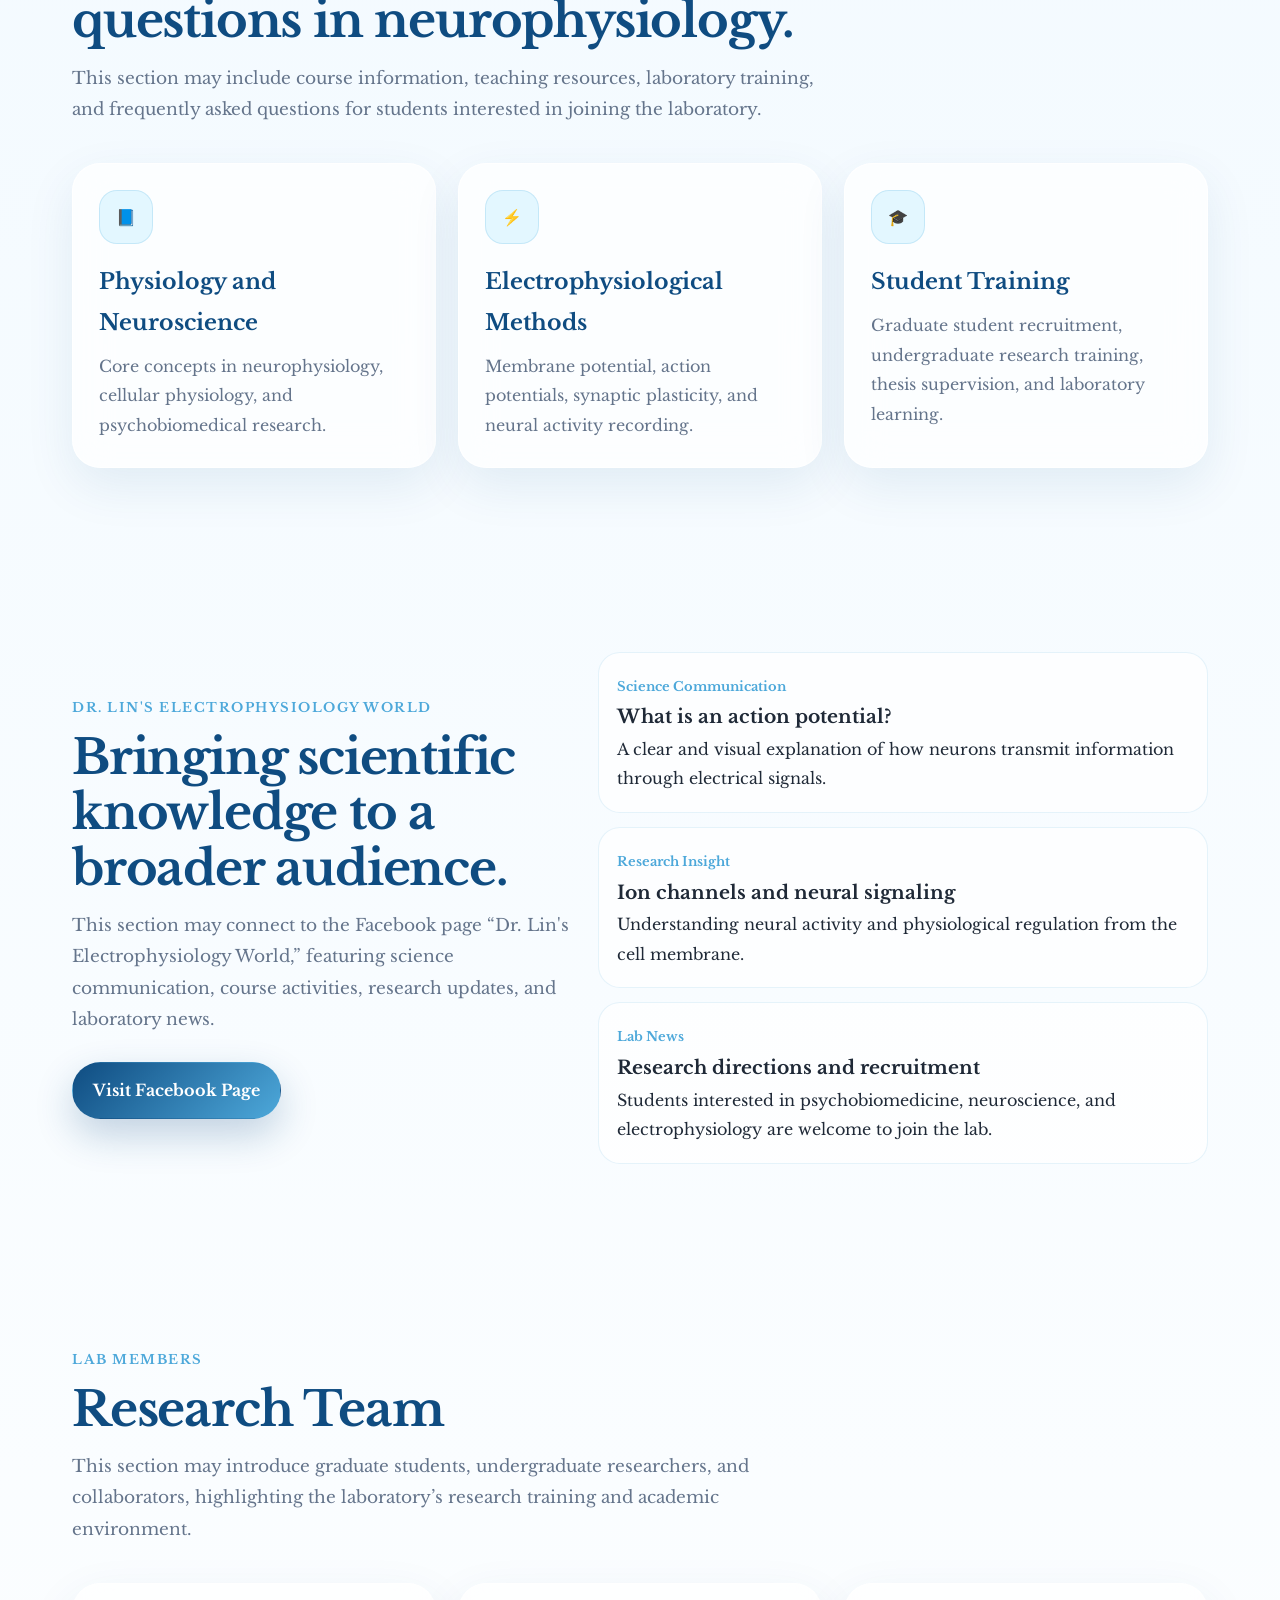
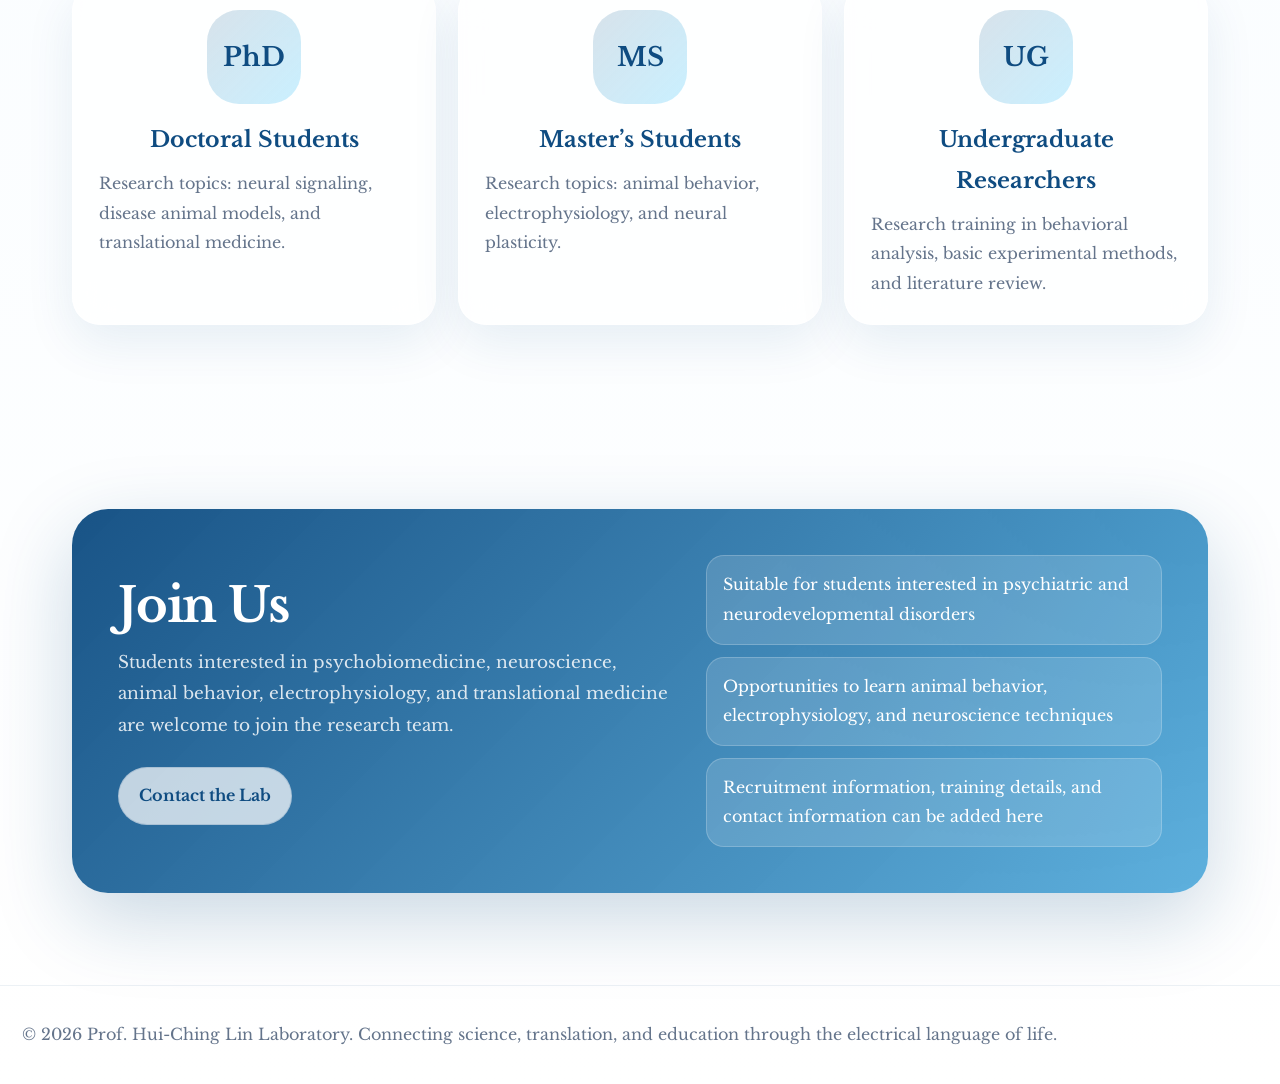
==== commit a79b6f23: "[fix]修正教授頭貼" ====
--- a/index_en.html
+++ b/index_en.html
@@ -97,7 +97,9 @@
           <div class="orb two"></div>
 
           <aside class="professor-card">
-            <div class="professor-photo" role="img" aria-label="Photo of Professor Hui-Ching Lin"></div>
+            <div class="professor-photo">
+              <img src="images/professor_picture.jpg" alt="Photo of Professor Hui-Ching Lin">
+            </div>
             <h2>Prof. Hui-Ching Lin</h2>
             <p>Institute of Physiology<br />Animal Behavior・Electrophysiology・Neural Signaling</p>
           </aside>
--- a/styles.css
+++ b/styles.css
@@ -362,14 +362,17 @@
 }
 
 .professor-photo {
-  height: 235px;
-  border-radius: 22px;
-  background:
-    linear-gradient(145deg, rgba(15, 76, 129, 0.08), rgba(127, 219, 255, 0.22)),
-    url("images/professor picture.jpg") center/cover;
-  margin-bottom: 14px;
-  position: relative;
+  width: 100%;
+  height: 260px;
+  border-radius: 32px;
   overflow: hidden;
+}
+
+.professor-photo img {
+  width: 100%;
+  height: 100%;
+  object-fit: cover;
+  display: block;
 }
 
 .professor-photo::after {
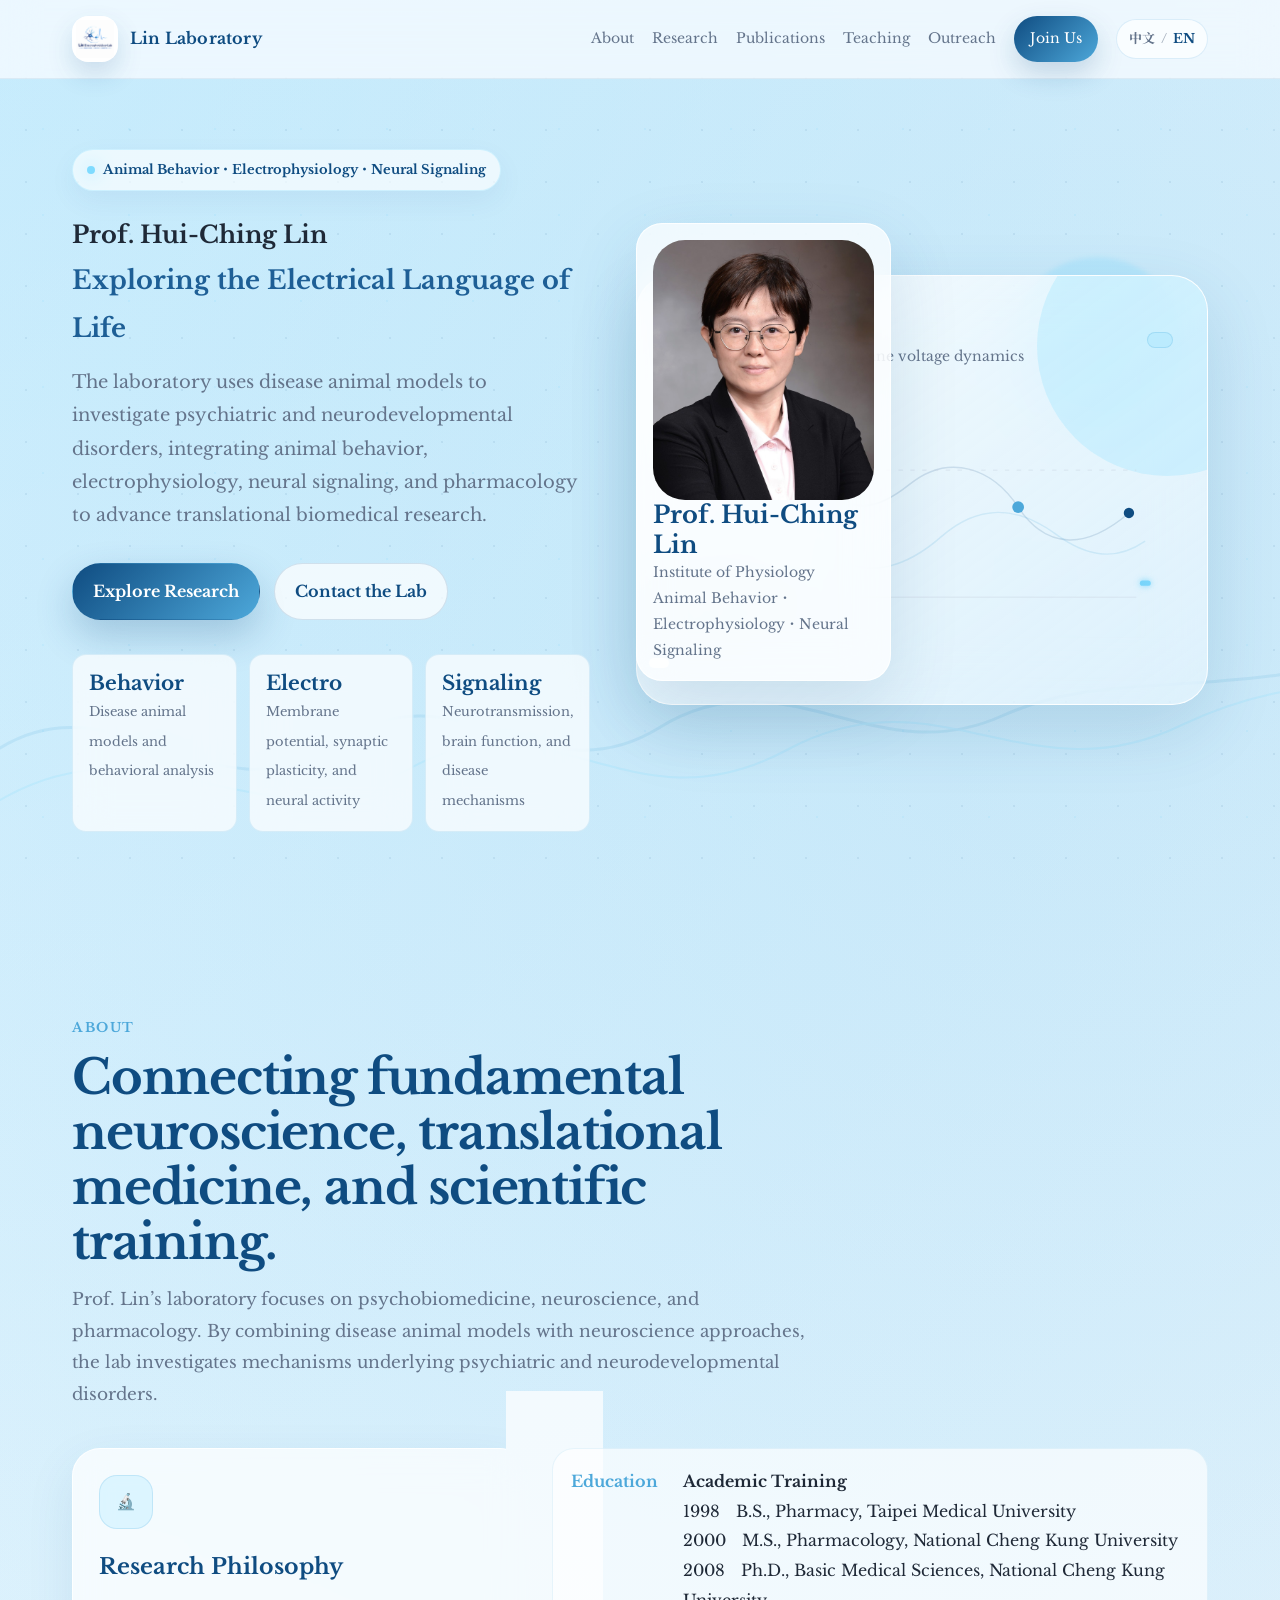
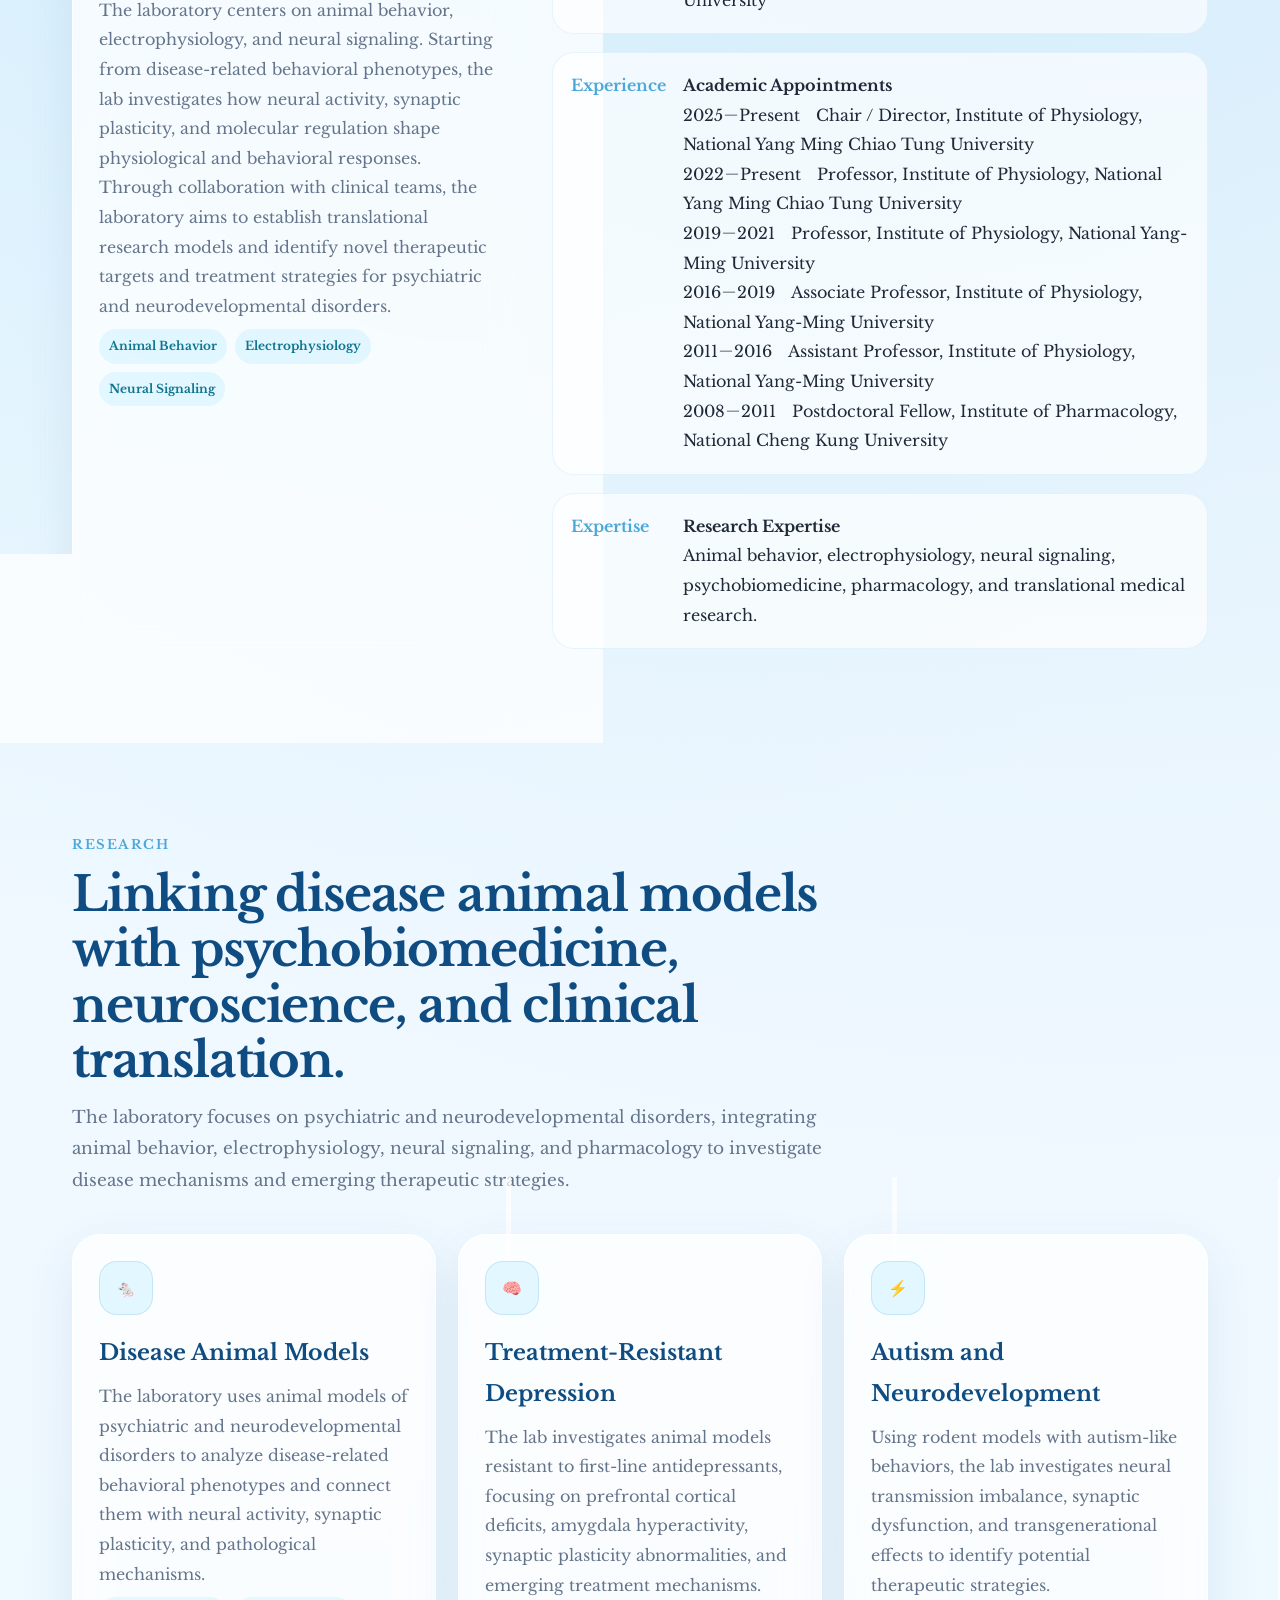
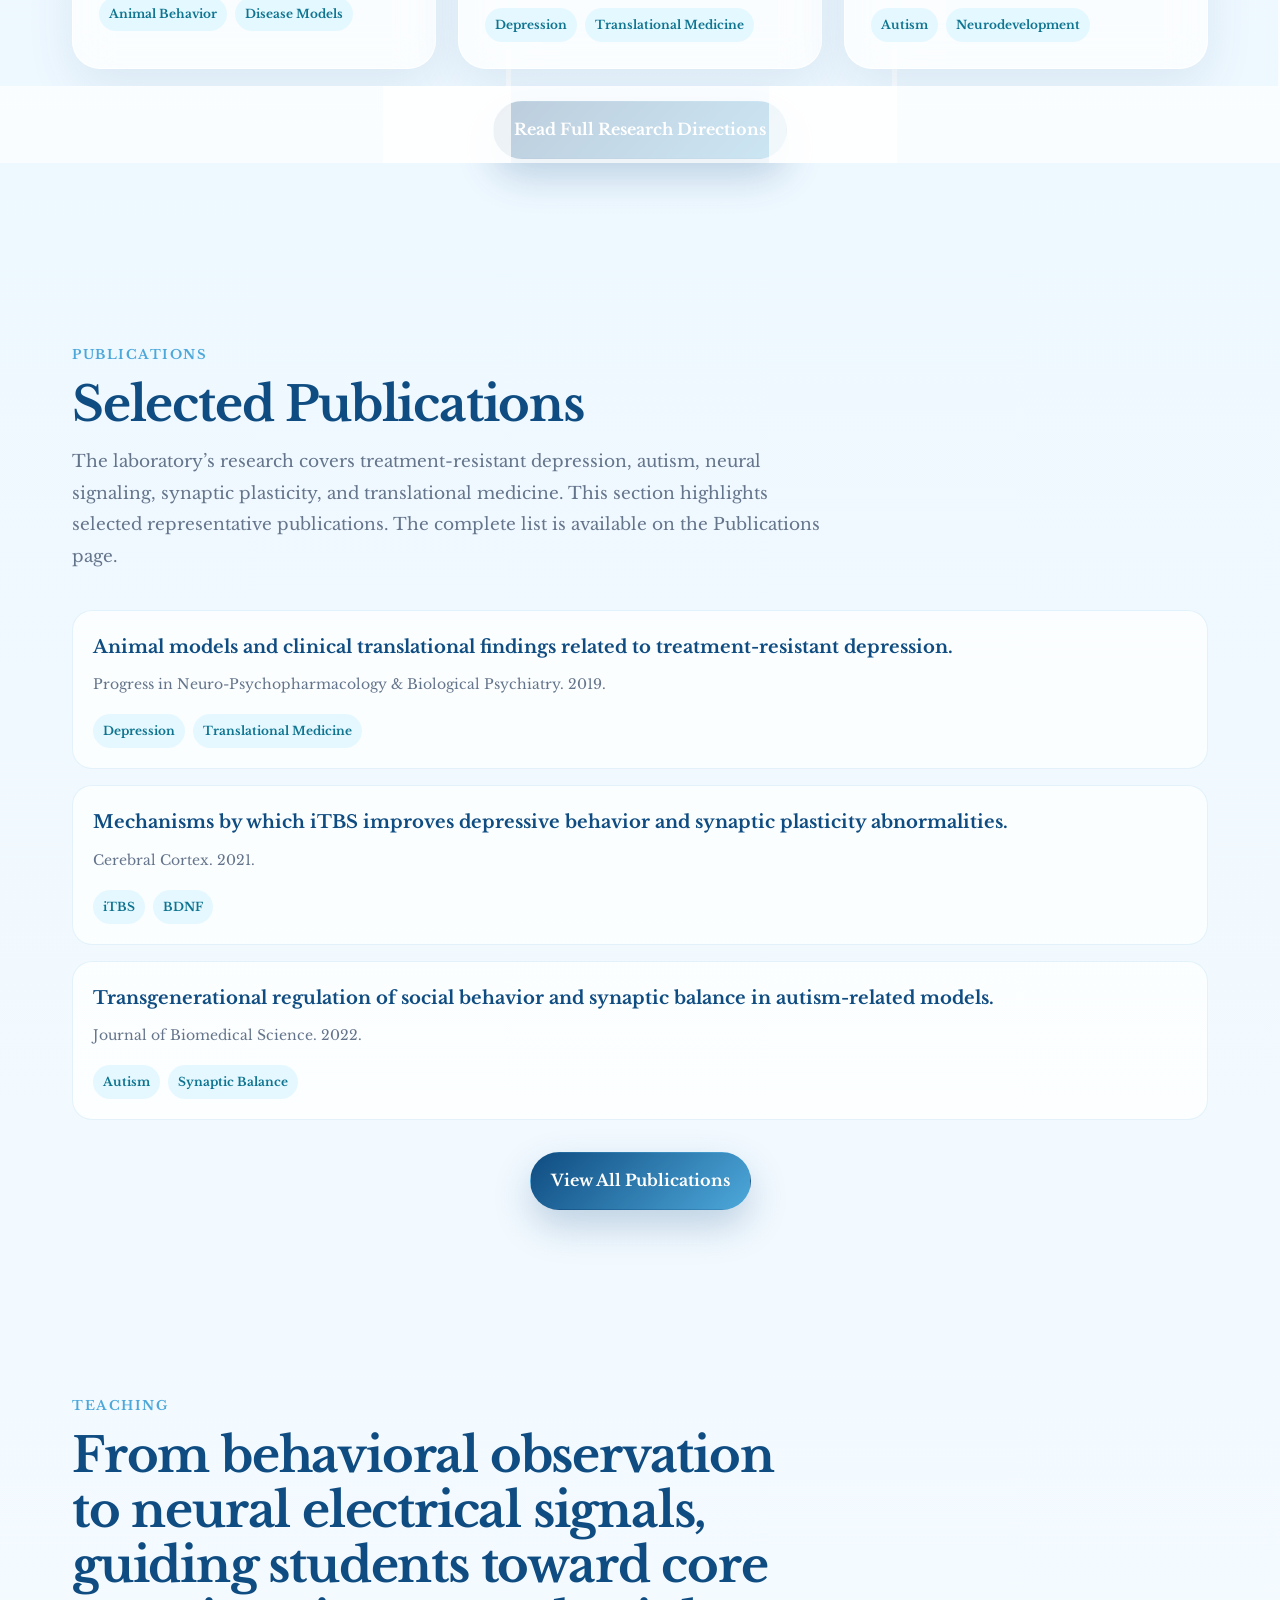
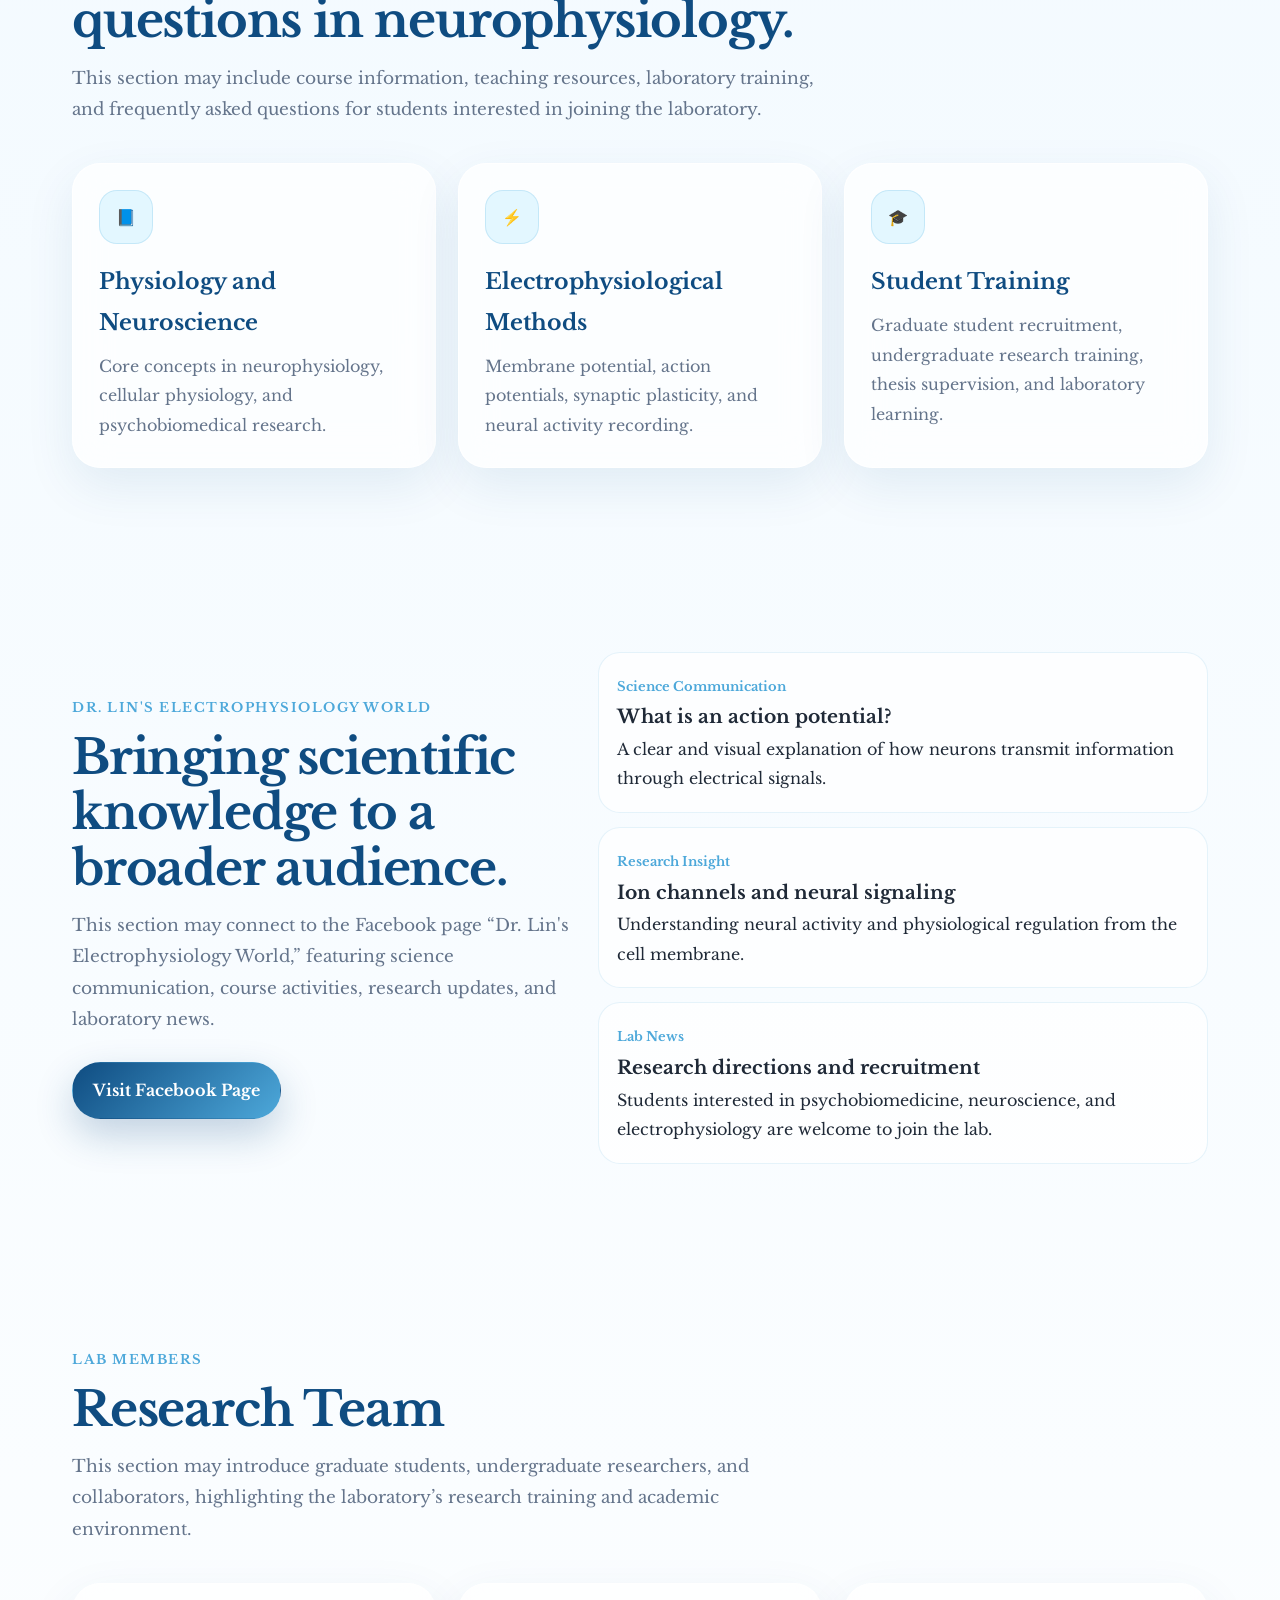
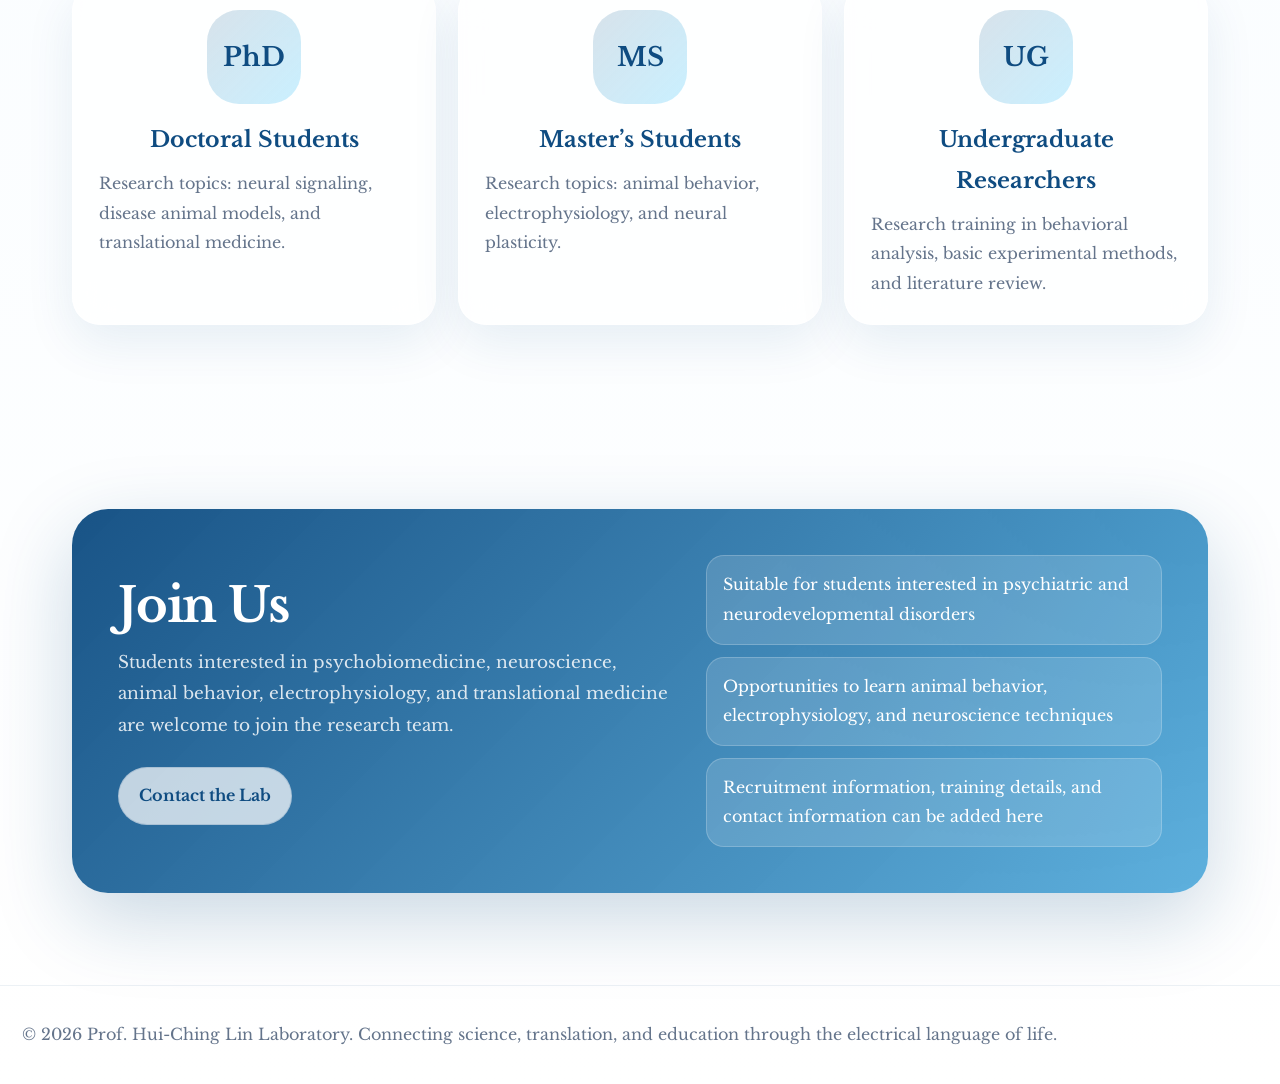
==== commit 03607ebf: "[fix]修改內容" ====
--- a/index_en.html
+++ b/index_en.html
@@ -110,7 +110,7 @@
                 <div class="signal-label">Action Potential</div>
                 <p class="signal-note">Neural activity and membrane voltage dynamics</p>
               </div>
-              <div class="signal-chip">Neural Signal</div>
+              <div class="signal-chip"></div>
             </div>
 
             <svg class="signal-svg" viewBox="0 0 680 310" fill="none" xmlns="http://www.w3.org/2000/svg">
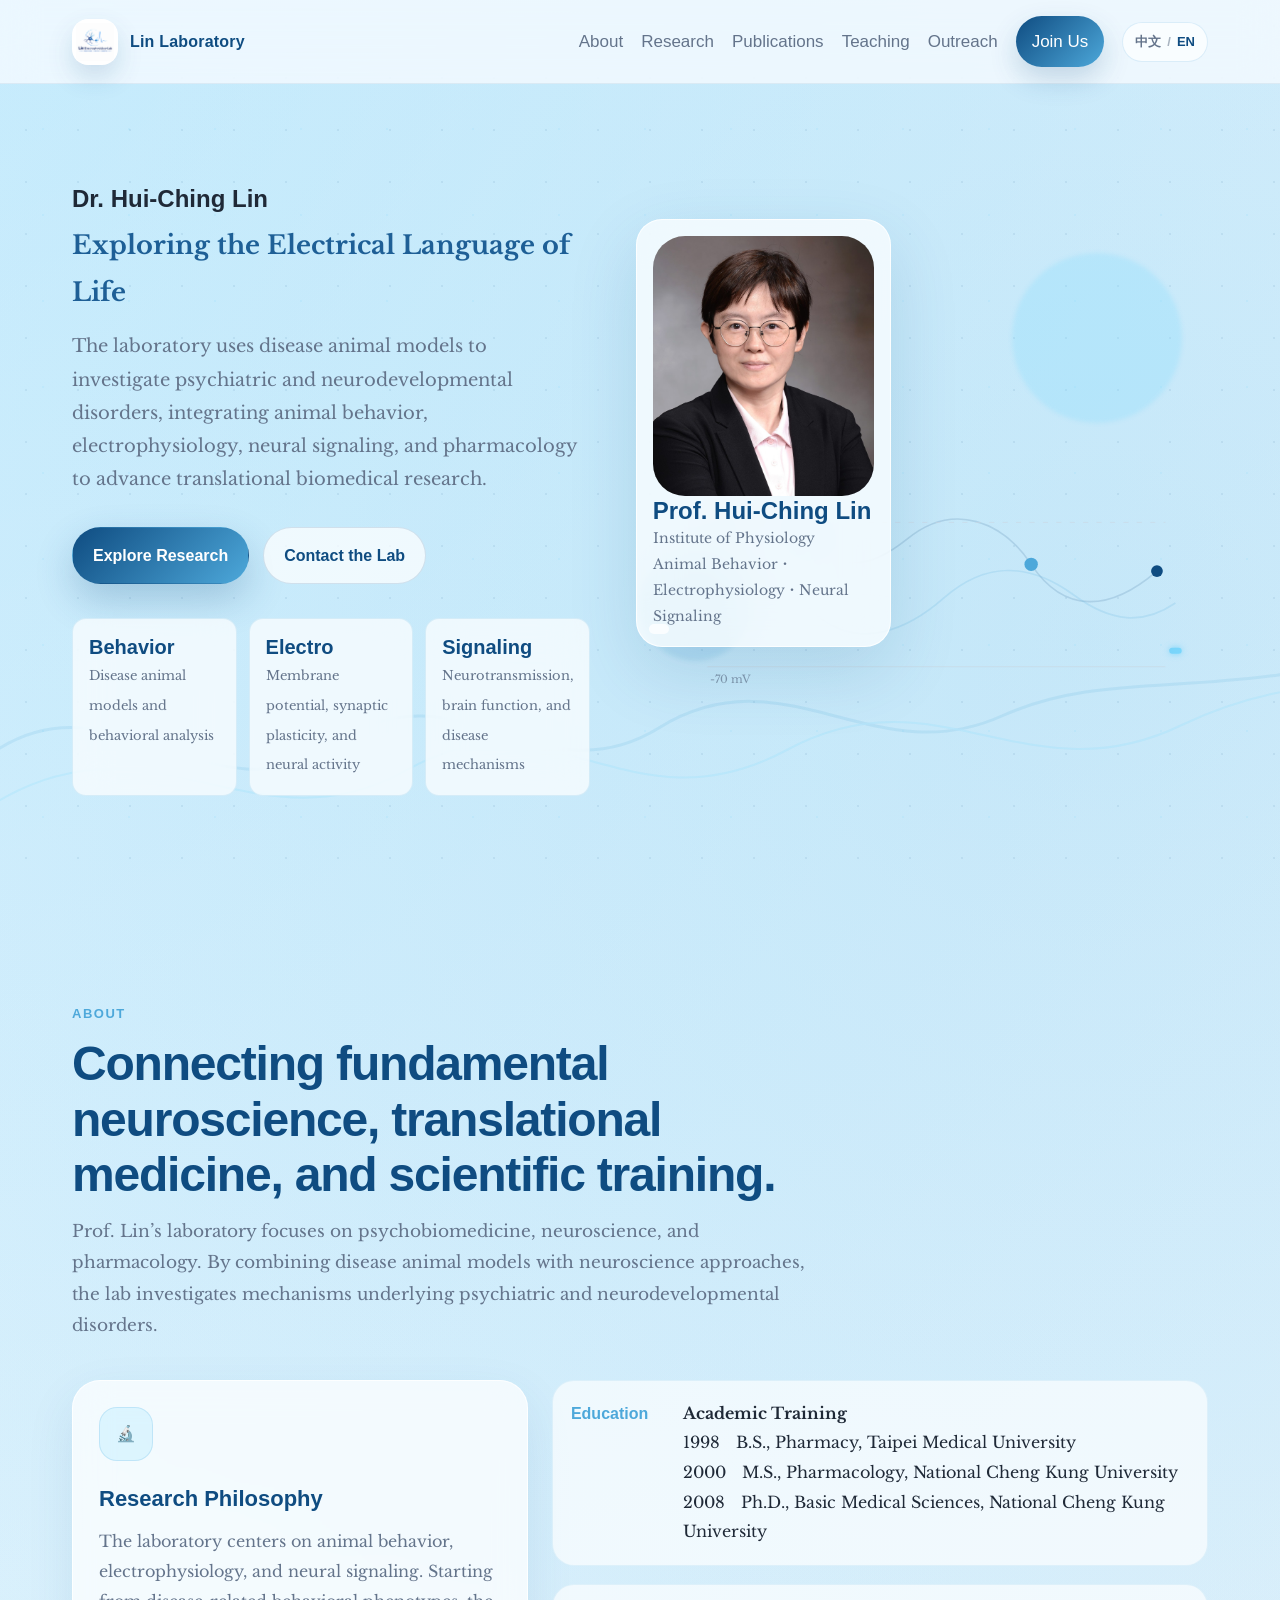
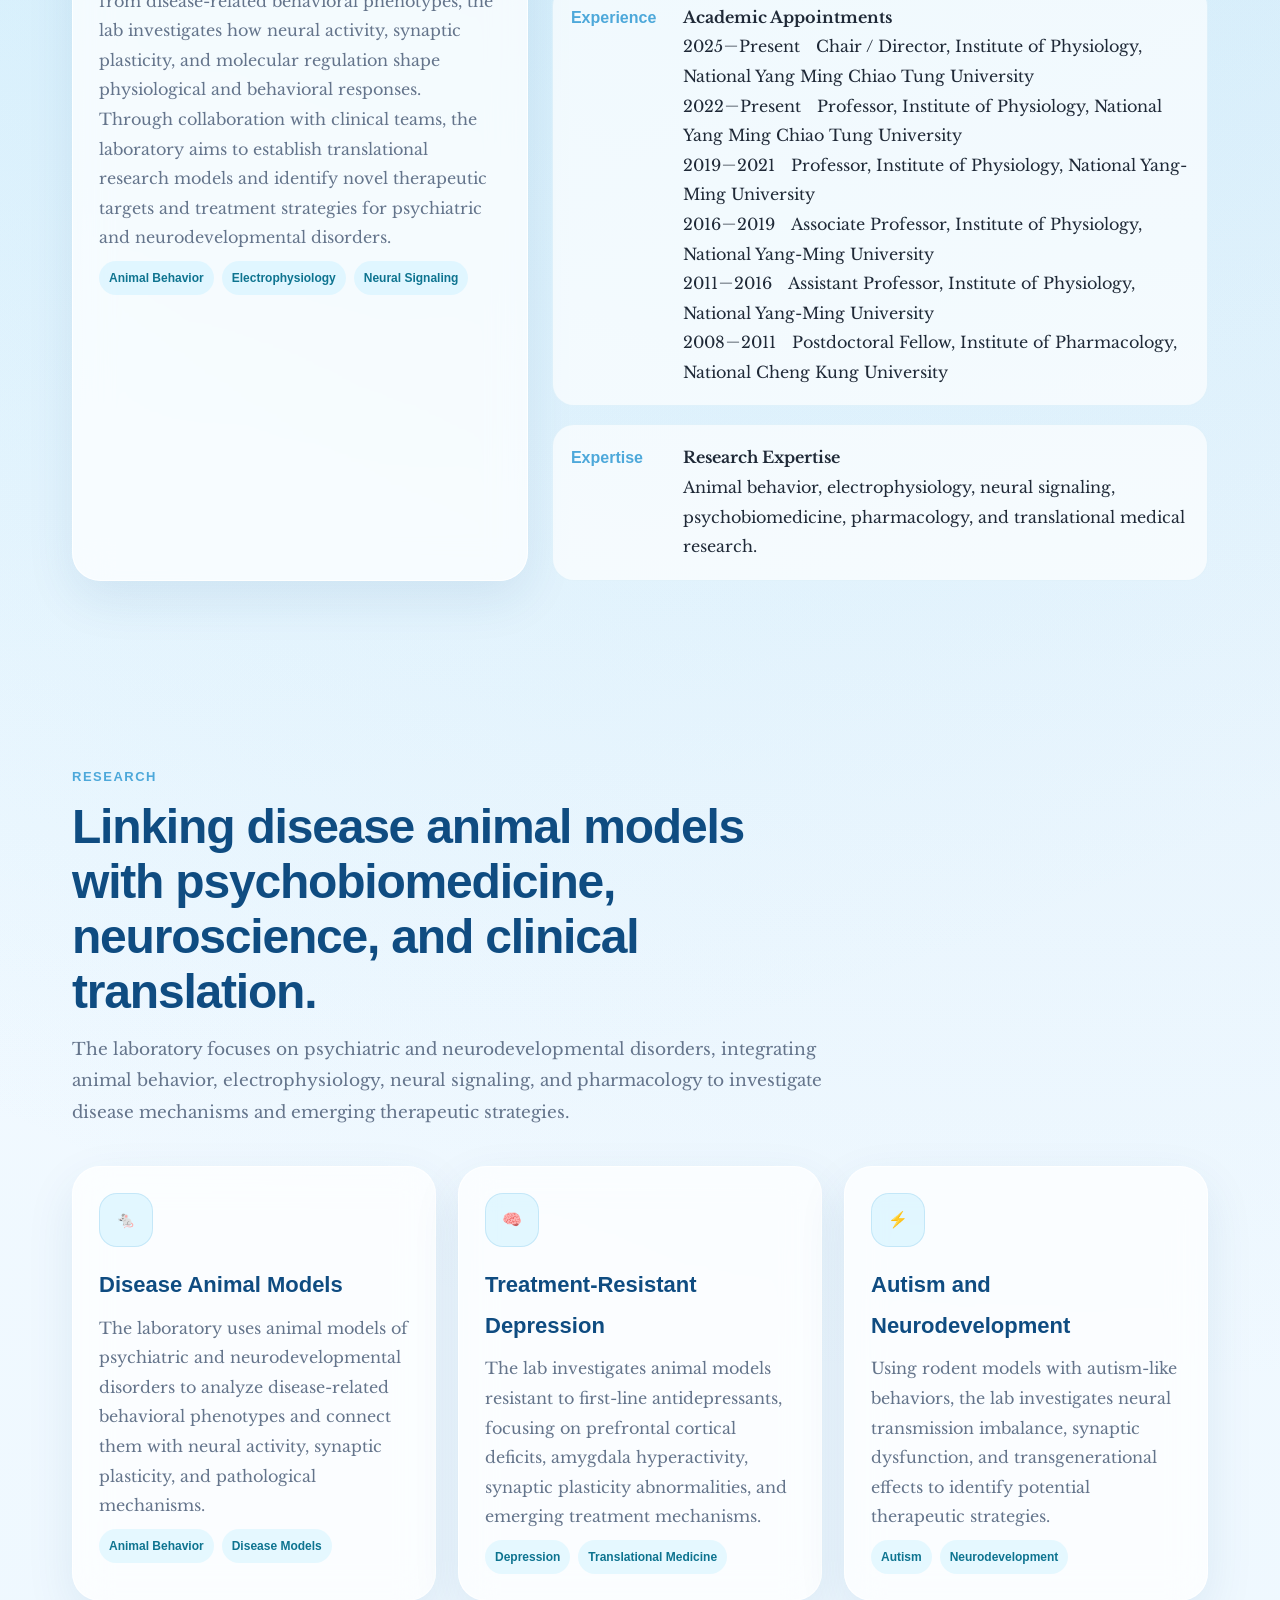
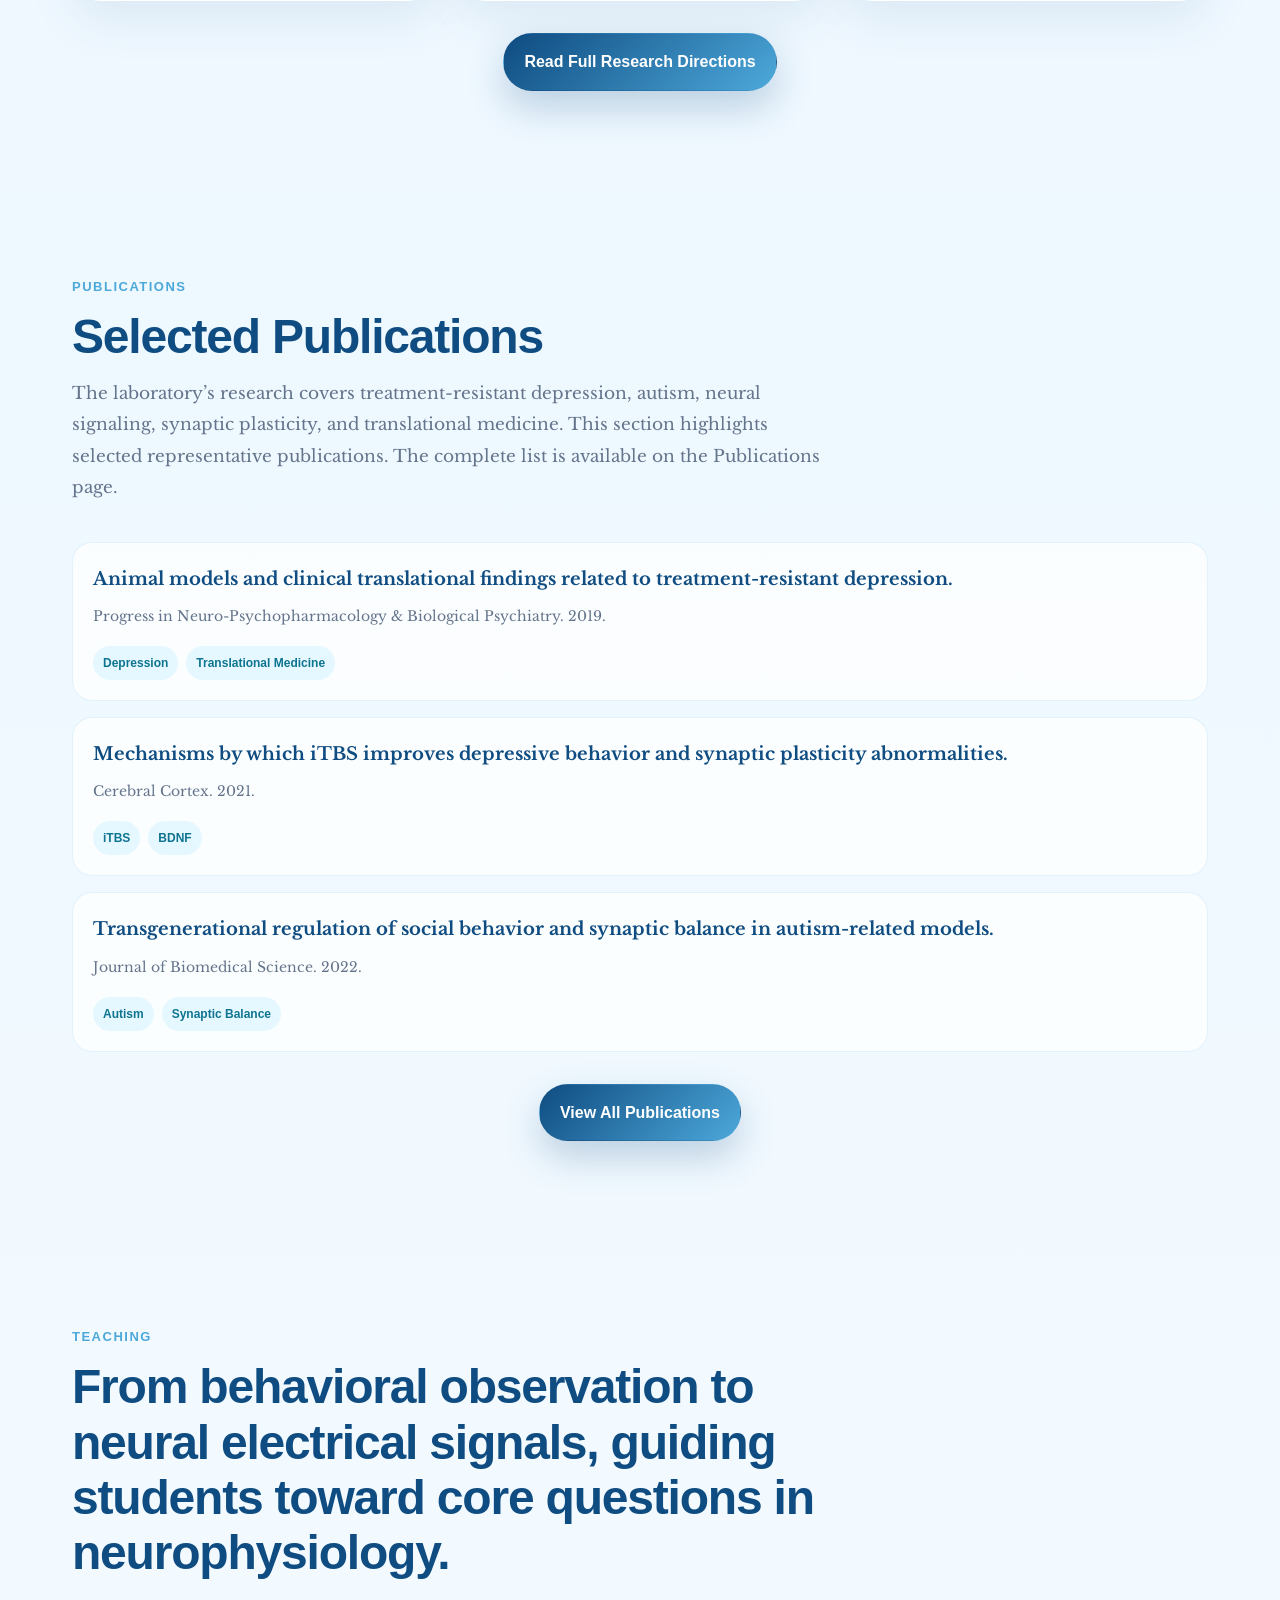
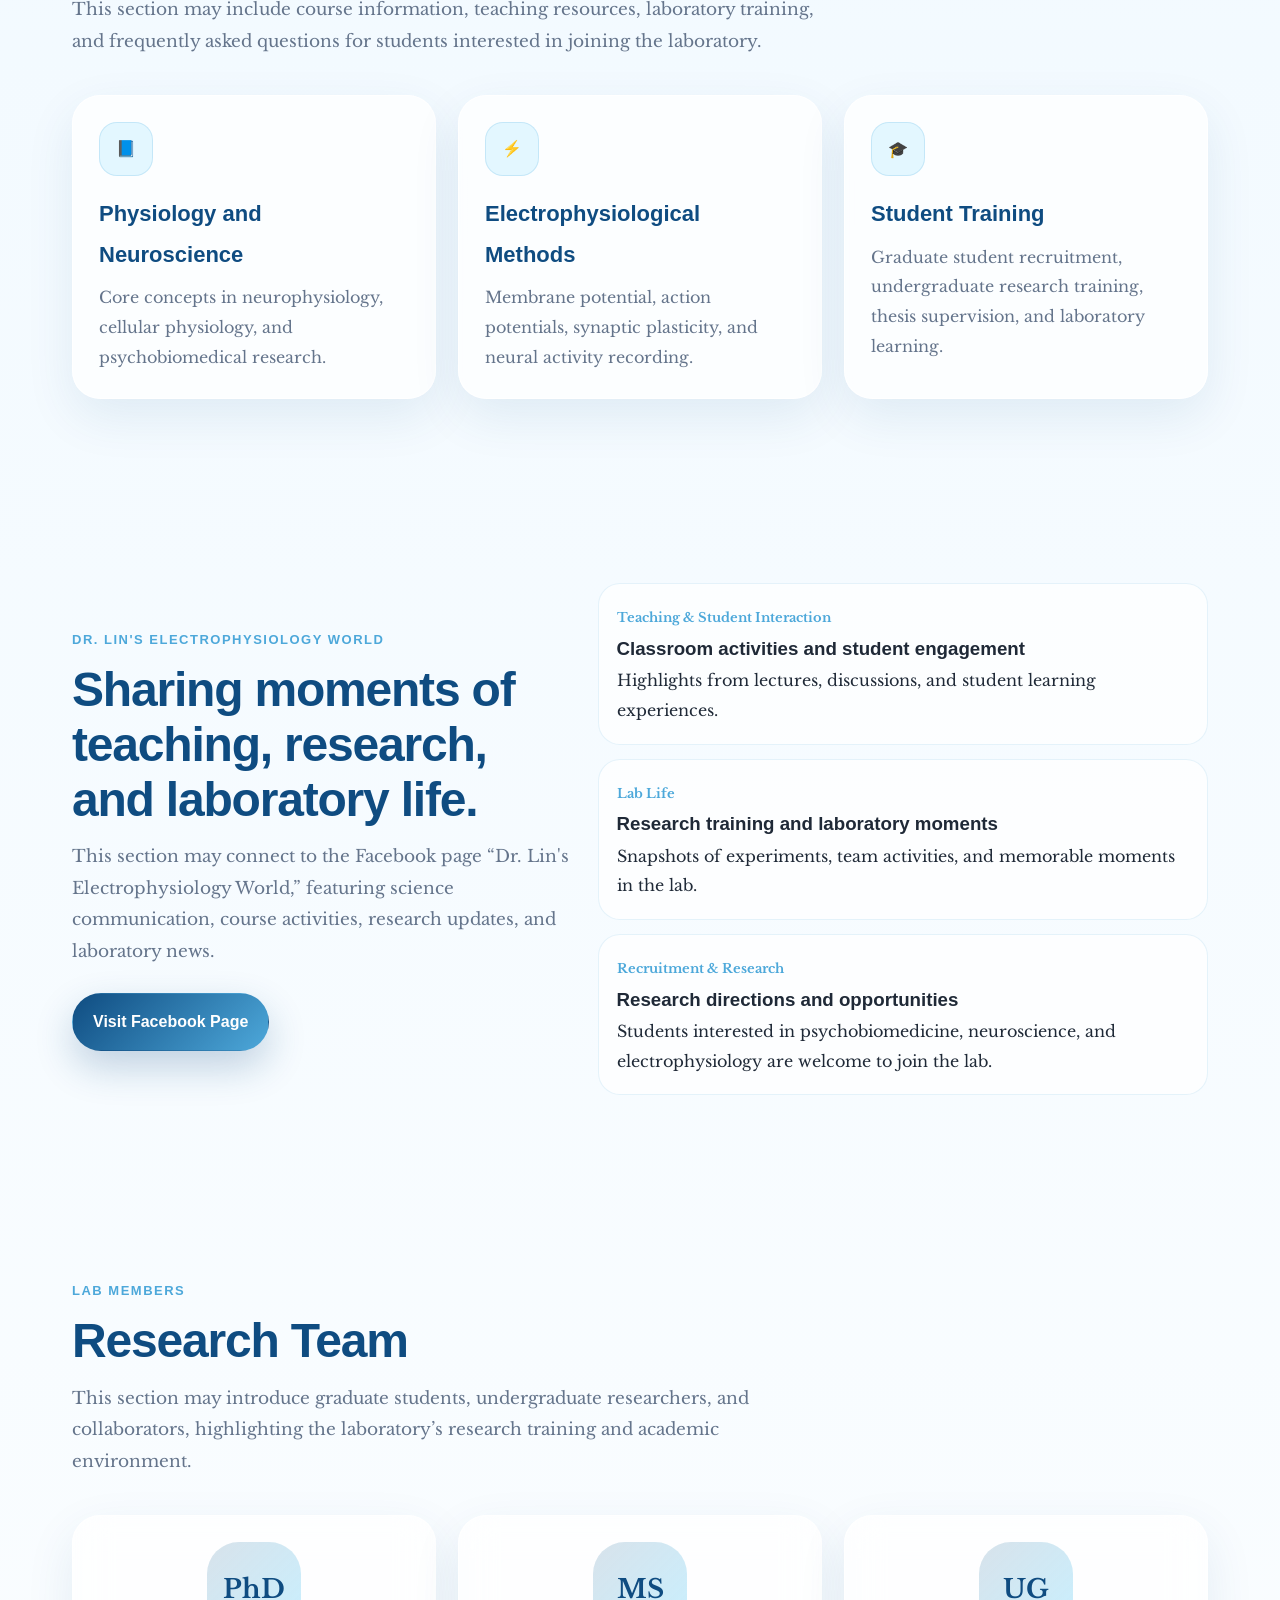
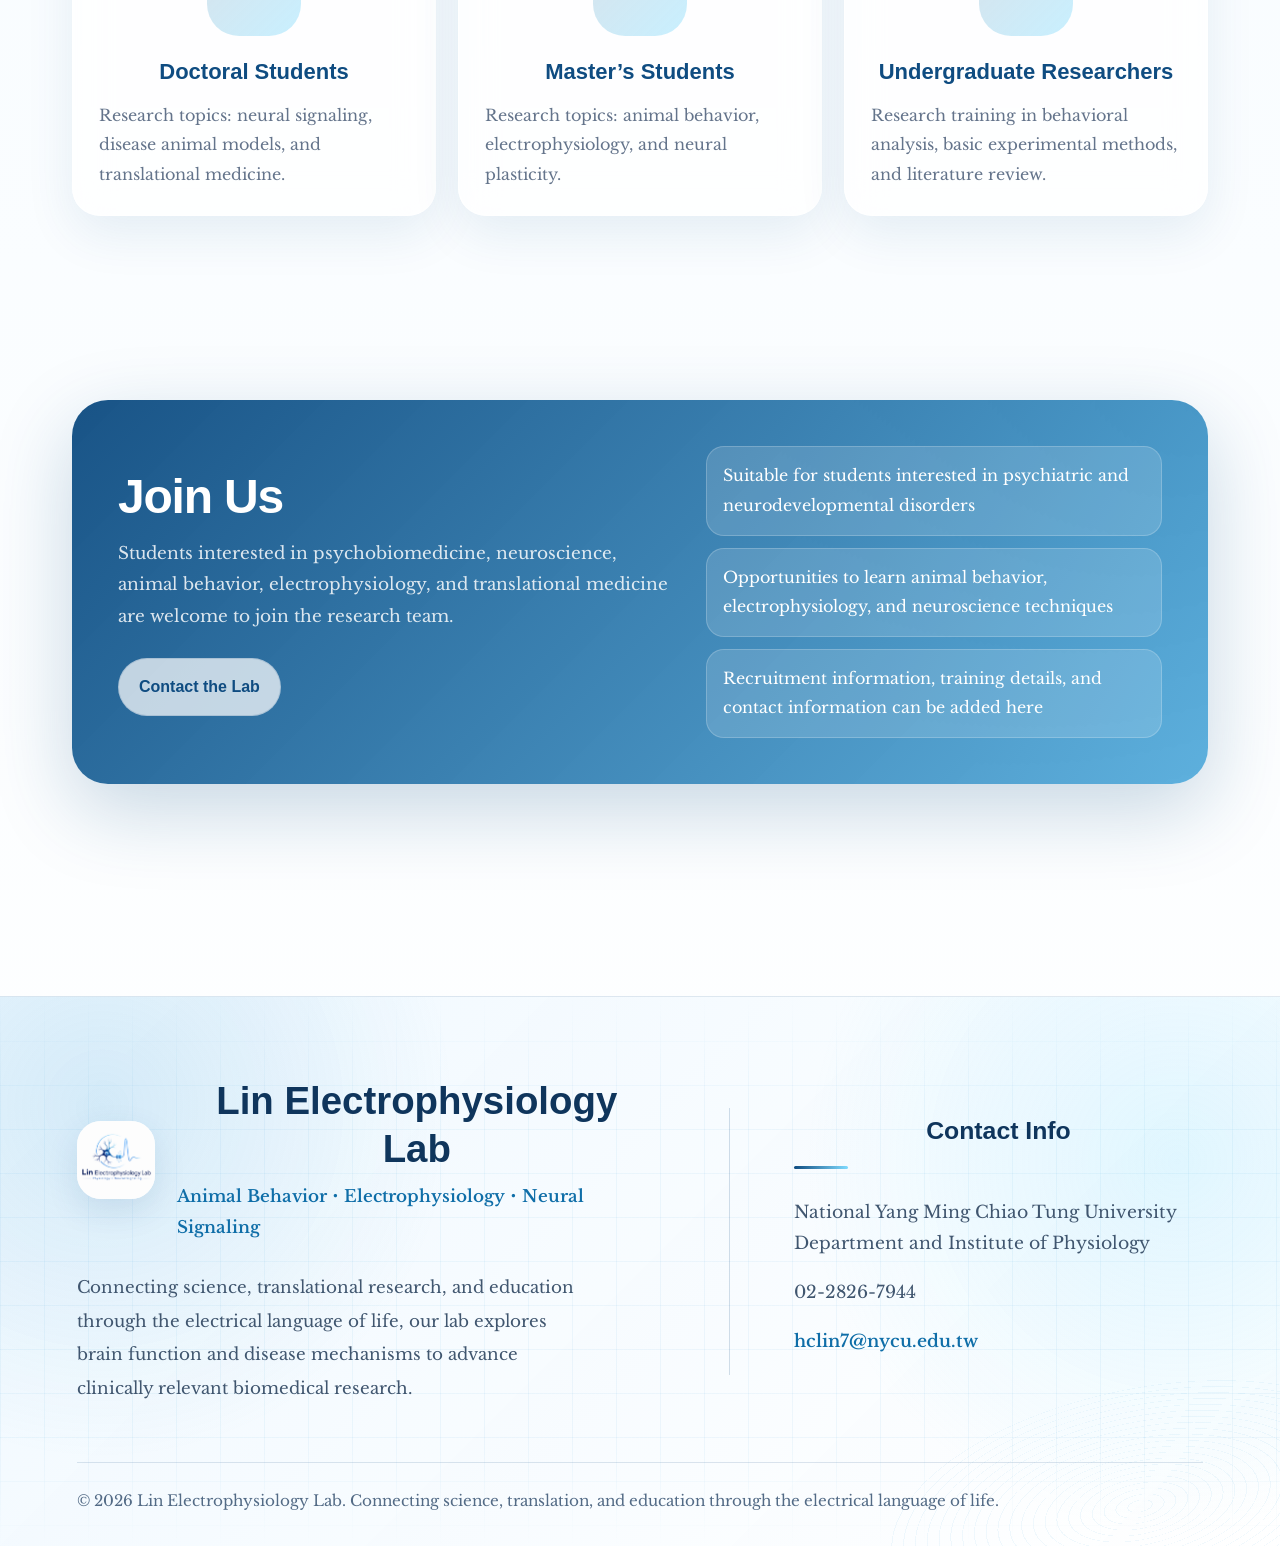
==== commit 0247ffc2: "[fix]修改頁尾" ====
--- a/index_en.html
+++ b/index_en.html
@@ -58,9 +58,8 @@
     <main>
       <section class="hero" id="home">
         <div class="hero-copy reveal">
-          <div class="eyebrow">Animal Behavior・Electrophysiology・Neural Signaling</div>
-
-          <h1>Prof. Hui-Ching Lin</h1>
+
+          <h1>Dr. Hui-Ching Lin</h1>
 
           <div class="hero-subtitle">Exploring the Electrical Language of Life</div>
 
@@ -104,14 +103,8 @@
             <p>Institute of Physiology<br />Animal Behavior・Electrophysiology・Neural Signaling</p>
           </aside>
 
-          <div class="signal-card" aria-label="Membrane potential waveform illustration">
-            <div class="signal-top">
-              <div>
-                <div class="signal-label">Action Potential</div>
-                <p class="signal-note">Neural activity and membrane voltage dynamics</p>
-              </div>
-              <div class="signal-chip"></div>
-            </div>
+          
+            <div class="signal-top"></div>
 
             <svg class="signal-svg" viewBox="0 0 680 310" fill="none" xmlns="http://www.w3.org/2000/svg">
               <defs>
@@ -357,7 +350,7 @@
         <div class="facebook-panel">
           <div class="section-heading reveal no-margin">
             <div class="section-kicker">Dr. Lin's Electrophysiology World</div>
-            <h2>Bringing scientific knowledge to a broader audience.</h2>
+            <h2>Sharing moments of teaching, research, and laboratory life.</h2>
             <p>
               This section may connect to the Facebook page “Dr. Lin's Electrophysiology World,”
               featuring science communication, course activities, research updates, and laboratory news.
@@ -371,24 +364,24 @@
           </div>
 
           <div class="post-stack reveal">
-            <article class="fb-post">
-              <span>Science Communication</span>
-              <h3>What is an action potential?</h3>
-              <p>A clear and visual explanation of how neurons transmit information through electrical signals.</p>
-            </article>
-
-            <article class="fb-post">
-              <span>Research Insight</span>
-              <h3>Ion channels and neural signaling</h3>
-              <p>Understanding neural activity and physiological regulation from the cell membrane.</p>
-            </article>
-
-            <article class="fb-post">
-              <span>Lab News</span>
-              <h3>Research directions and recruitment</h3>
-              <p>Students interested in psychobiomedicine, neuroscience, and electrophysiology are welcome to join the lab.</p>
-            </article>
-          </div>
+  <article class="fb-post">
+    <span>Teaching & Student Interaction</span>
+    <h3>Classroom activities and student engagement</h3>
+    <p>Highlights from lectures, discussions, and student learning experiences.</p>
+  </article>
+
+  <article class="fb-post">
+    <span>Lab Life</span>
+    <h3>Research training and laboratory moments</h3>
+    <p>Snapshots of experiments, team activities, and memorable moments in the lab.</p>
+  </article>
+
+  <article class="fb-post">
+    <span>Recruitment & Research</span>
+    <h3>Research directions and opportunities</h3>
+    <p>Students interested in psychobiomedicine, neuroscience, and electrophysiology are welcome to join the lab.</p>
+  </article>
+</div>
         </div>
       </section>
 
@@ -446,9 +439,39 @@
       </section>
     </main>
 
-    <footer>
-      <p>© 2026 Prof. Hui-Ching Lin Laboratory. Connecting science, translation, and education through the electrical language of life.</p>
-    </footer>
+    <footer class="site-footer">
+  <div class="footer-inner">
+    <div class="footer-info">
+      <div class="footer-brand">
+        <img src="logo.png" alt="Lin Electrophysiology Lab logo">
+        <div>
+          <h2>Lin Electrophysiology Lab</h2>
+          <p>Animal Behavior・Electrophysiology・Neural Signaling</p>
+        </div>
+      </div>
+
+      <p class="footer-description">
+        Connecting science, translational research, and education through the electrical language of life,
+        our lab explores brain function and disease mechanisms to advance clinically relevant biomedical research.
+      </p>
+    </div>
+
+    <div class="footer-contact">
+      <h3>Contact Info</h3>
+
+      <p>National Yang Ming Chiao Tung University<br>
+      Department and Institute of Physiology</p>
+      <p>02-2826-7944</p>
+      <p>
+        <a href="mailto:hclin7@nycu.edu.tw">hclin7@nycu.edu.tw</a>
+      </p>
+    </div>
+  </div>
+
+  <div class="footer-bottom">
+    <p>© 2026 Lin Electrophysiology Lab. Connecting science, translation, and education through the electrical language of life.</p>
+  </div>
+</footer>
   </div>
 
   <script src="script.js"></script>
--- a/styles.css
+++ b/styles.css
@@ -131,6 +131,7 @@
   width: 46px;
   height: 46px;
   border-radius: 16px;
+  font-size: 17px;
   display: grid;
   place-items: center;
   background: white;
@@ -149,7 +150,7 @@
   display: flex;
   align-items: center;
   gap: 18px;
-  font-size: 14px;
+  font-size: 17px;
   color: var(--muted);
 }
 
@@ -229,7 +230,7 @@
 .tag,
 .stat-card strong,
 .timeline-year {
-  font-family: "Libre Baskerville", "Noto Serif TC", Georgia, "Times New Roman", serif;
+  font-family: "Inter", "Noto Sans TC", sans-serif;
 }
 
 .hero-subtitle {
@@ -458,6 +459,7 @@
   z-index: 2;
   width: 100%;
   height: 260px;
+  margin-top: 24px;
 }
 
 .signal-line {
@@ -926,4 +928,190 @@
 html[lang="en"] .stat-card span {
   text-align: left;
   line-height: 1.7;
+}
+
+/* ===== Footer ===== */
+
+.site-footer {
+  position: relative;
+  margin-top: 120px;
+  padding: 80px 6vw 32px;
+  background:
+    radial-gradient(circle at 8% 20%, rgba(77, 168, 218, 0.18), transparent 28%),
+    radial-gradient(circle at 92% 30%, rgba(127, 219, 255, 0.22), transparent 30%),
+    linear-gradient(135deg, rgba(239, 248, 255, 0.96), rgba(255, 255, 255, 0.98));
+  border-top: 1px solid rgba(15, 76, 129, 0.12);
+  color: #16324f;
+  overflow: hidden;
+}
+
+.site-footer::before {
+  content: "";
+  position: absolute;
+  inset: 0;
+  background-image:
+    linear-gradient(rgba(77, 168, 218, 0.08) 1px, transparent 1px),
+    linear-gradient(90deg, rgba(77, 168, 218, 0.08) 1px, transparent 1px);
+  background-size: 44px 44px;
+  mask-image: linear-gradient(to bottom, transparent, black 20%, black 80%, transparent);
+  pointer-events: none;
+}
+
+.site-footer::after {
+  content: "";
+  position: absolute;
+  right: -120px;
+  bottom: -80px;
+  width: 520px;
+  height: 240px;
+  background:
+    repeating-radial-gradient(
+      ellipse at center,
+      rgba(77, 168, 218, 0.16) 0 1px,
+      transparent 1px 12px
+    );
+  border-radius: 50%;
+  opacity: 0.5;
+  transform: rotate(-12deg);
+  pointer-events: none;
+}
+
+.footer-inner {
+  position: relative;
+  z-index: 1;
+  max-width: 1180px;
+  margin: 0 auto;
+  display: grid;
+  grid-template-columns: 1.1fr 0.9fr;
+  gap: 72px;
+  align-items: center;
+}
+
+.footer-brand {
+  display: flex;
+  align-items: center;
+  gap: 22px;
+  margin-bottom: 28px;
+}
+
+.footer-brand img {
+  width: 78px;
+  height: 78px;
+  object-fit: contain;
+  border-radius: 24px;
+  background: rgba(255, 255, 255, 0.72);
+  box-shadow: 0 12px 32px rgba(15, 76, 129, 0.12);
+}
+
+.footer-brand h2 {
+  margin: 0;
+  font-size: clamp(1.8rem, 3vw, 2.6rem);
+  line-height: 1.25;
+  color: #0f355c;
+  font-weight: 800;
+}
+
+.footer-brand p {
+  margin: 8px 0 0;
+  color: #0f6ea8;
+  font-size: 1.05rem;
+  font-weight: 600;
+}
+
+.footer-description {
+  max-width: 520px;
+  margin: 0;
+  font-size: 1.05rem;
+  line-height: 2;
+  color: #40566f;
+}
+
+.footer-contact {
+  position: relative;
+  padding-left: 64px;
+  border-left: 1px solid rgba(15, 76, 129, 0.18);
+}
+
+.footer-contact h3 {
+  margin: 0 0 28px;
+  color: #0f355c;
+  font-size: 1.55rem;
+  font-weight: 800;
+}
+
+.footer-contact h3::after {
+  content: "";
+  display: block;
+  width: 54px;
+  height: 3px;
+  margin-top: 12px;
+  border-radius: 999px;
+  background: linear-gradient(90deg, #0f4c81, #7fdbff);
+}
+
+.footer-contact p {
+  margin: 0 0 18px;
+  color: #40566f;
+  font-size: 1.08rem;
+  line-height: 1.8;
+}
+
+.footer-contact a {
+  color: #0f6ea8;
+  text-decoration: none;
+  font-weight: 600;
+}
+
+.footer-contact a:hover {
+  text-decoration: underline;
+}
+
+.footer-bottom {
+  position: relative;
+  z-index: 1;
+  max-width: 1180px;
+  margin: 56px auto 0;
+  padding-top: 24px;
+  border-top: 1px solid rgba(15, 76, 129, 0.14);
+}
+
+.footer-bottom p {
+  margin: 0;
+  color: #536b86;
+  font-size: 0.95rem;
+  line-height: 1.8;
+}
+
+/* 手機版 */
+@media (max-width: 768px) {
+  .site-footer {
+    margin-top: 80px;
+    padding: 56px 24px 28px;
+  }
+
+  .footer-inner {
+    grid-template-columns: 1fr;
+    gap: 40px;
+  }
+
+  .footer-brand {
+    align-items: flex-start;
+  }
+
+  .footer-brand img {
+    width: 64px;
+    height: 64px;
+    border-radius: 20px;
+  }
+
+  .footer-contact {
+    padding-left: 0;
+    border-left: none;
+    padding-top: 32px;
+    border-top: 1px solid rgba(15, 76, 129, 0.14);
+  }
+
+  .footer-bottom {
+    margin-top: 40px;
+  }
 }
